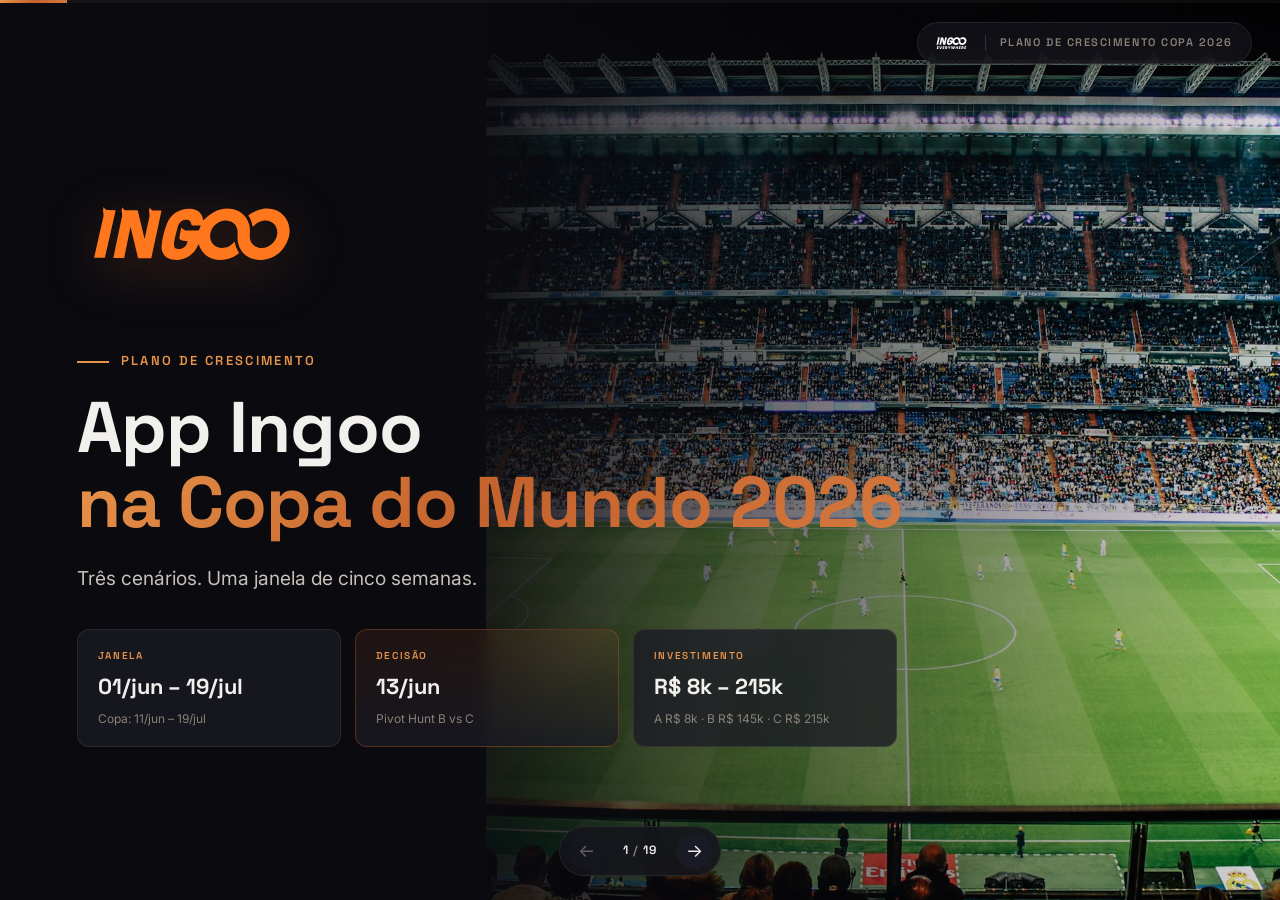
==== index.html @ 2ce521b2 "feat: remover todas as mencoes a adesivos da apresentacao QR fica direto na tela e-ink das maquinas " ====
<!DOCTYPE html>
<html lang="pt-BR">
<head>
  <meta charset="UTF-8">
  <meta name="viewport" content="width=device-width, initial-scale=1.0, maximum-scale=1.0, user-scalable=no">
  <title>INGOO — Plano de Crescimento Copa 2026</title>
  <meta name="description" content="Plano de Crescimento do App Ingoo — Copa do Mundo 2026. Tres cenarios. Uma janela de 5 semanas.">
  <meta name="theme-color" content="#0A0A0F">
  <meta property="og:title" content="INGOO — Plano de Crescimento Copa 2026">
  <meta property="og:description" content="Tres cenarios. Uma janela de 5 semanas.">
  <meta property="og:image" content="brand/logo-ingoo-vector.svg">

  <link rel="preconnect" href="https://fonts.googleapis.com">
  <link rel="preconnect" href="https://fonts.gstatic.com" crossorigin>
  <link href="https://fonts.googleapis.com/css2?family=Inter:wght@300;400;500;600;700;800;900&family=Space+Grotesk:wght@400;500;600;700&display=swap" rel="stylesheet">
  <link rel="stylesheet" href="styles.css">
  <link rel="icon" type="image/svg+xml" href="brand/logo-ingoo.svg">
</head>
<body>

  <!-- Header fixo de marca -->
  <header class="brand-header">
    <img src="brand/logo-ingoo.svg" alt="INGOO" class="brand-header-logo">
    <div class="brand-divider"></div>
    <span class="brand-text">Plano de Crescimento Copa 2026</span>
  </header>

  <!-- Navegacao -->
  <nav class="deck-nav">
    <button id="prevBtn" class="nav-btn" aria-label="Slide anterior">&larr;</button>
    <div class="nav-counter"><span id="curSlide">1</span> / <span id="totSlide">19</span></div>
    <button id="nextBtn" class="nav-btn" aria-label="Proximo slide">&rarr;</button>
  </nav>

  <!-- Indicador de progresso -->
  <div class="progress-bar"><div id="progressFill" class="progress-fill"></div></div>

  <main class="deck">

    <!-- 1. CAPA -->
    <section class="slide slide-cover" data-bg="cover">
      <div class="cover-bg">
        <img src="brand/football/estadio.jpg" alt="" class="cover-bg-img">
        <div class="cover-bg-overlay"></div>
      </div>
      <div class="cover-content">
        <div class="cover-logo-wrap">
          <img src="brand/logo-ingoo-vector.svg" alt="INGOO EVERYWHERE" class="cover-logo">
        </div>
        <div class="eyebrow">Plano de Crescimento</div>
        <h1 class="cover-title">
          App Ingoo<br>
          <span class="gradient-text">na Copa do Mundo 2026</span>
        </h1>
        <p class="cover-lead">Três cenários. Uma janela de cinco semanas.</p>
        <div class="cover-meta">
          <div class="meta-item">
            <span class="meta-label">Janela</span>
            <span class="meta-value">01/jun – 19/jul</span>
            <span class="meta-sub">Copa: 11/jun – 19/jul</span>
          </div>
          <div class="meta-item meta-item-highlight">
            <span class="meta-label">Decisão</span>
            <span class="meta-value">13/jun</span>
            <span class="meta-sub">Pivot Hunt B vs C</span>
          </div>
          <div class="meta-item">
            <span class="meta-label">Investimento</span>
            <span class="meta-value">R$ 8k – 215k</span>
            <span class="meta-sub">A R$ 8k · B R$ 145k · C R$ 215k</span>
          </div>
        </div>
      </div>
    </section>

    <!-- 2. CONTEXTO -->
    <section class="slide" data-bg="ctx">
      <div class="slide-bg">
        <img src="brand/football/bar-tv-jogo.jpg" alt="" class="slide-bg-img bg-right">
        <div class="slide-bg-fade fade-from-left"></div>
      </div>
      <div class="slide-inner">
        <div class="slide-head">
          <span class="kicker">01 — Contexto</span>
          <h2>Por que a Copa <span class="gradient-text">muda o jogo</span></h2>
          <p class="sub">Cinco semanas de tráfego concentrado nos pontos onde a Ingoo já está.</p>
        </div>
        <div class="grid g-4">
          <div class="stat-card">
            <div class="stat-num">3-5×</div>
            <div class="stat-label">Tráfego em bares</div>
            <div class="stat-sub">baseline em dia de Brasil</div>
          </div>
          <div class="stat-card">
            <div class="stat-num">2h30</div>
            <div class="stat-label">Tempo médio no bar</div>
            <div class="stat-sub">vs 1h em dia normal</div>
          </div>
          <div class="stat-card">
            <div class="stat-num">100%</div>
            <div class="stat-label">Bateria crítica</div>
            <div class="stat-sub">filmando, stories, grupo</div>
          </div>
          <div class="stat-card">
            <div class="stat-num"><svg width="32" height="32" viewBox="0 0 24 24" fill="none" stroke="currentColor" stroke-width="2"><path d="M4 12v8a2 2 0 0 0 2 2h12a2 2 0 0 0 2-2v-8M16 6l-4-4-4 4M12 2v13"/></svg></div>
            <div class="stat-label">Compartilhamento</div>
            <div class="stat-sub">stories já acontecem sozinhos</div>
          </div>
        </div>
        <div class="quote-card">
          <div class="quote-tag">PREMISSA CENTRAL</div>
          <p>Cada uma dessas variáveis amplifica o City Hunt. Mas a base de crescimento <strong>não depende</strong> do Hunt sair: QR na tela das máquinas, ASO, parcerias, paid, referral e embaixadores geram aquisição em qualquer cenário.</p>
          <p class="highlight">A Copa é a janela. O Hunt é o turbo.</p>
        </div>
      </div>
    </section>

    <!-- 3. TRES CENARIOS -->
    <section class="slide" data-bg="dark">
      <div class="slide-inner">
        <div class="slide-head">
          <span class="kicker">02 — Caminhos</span>
          <h2>Três cenários. <span class="gradient-text">Escala progressiva.</span></h2>
          <p class="sub">Começa enxuto. Escala quando KPI bater meta. Pivot Hunt em 13/jun.</p>
        </div>
        <div class="grid g-3">
          <div class="scenario scenario-a">
            <div class="pill pill-lean">CENÁRIO A</div>
            <h3>Bootstrap</h3>
            <p class="scenario-sub">Lean — só guerrilha + bartering</p>
            <ul class="scenario-list">
              <li><span>Motor</span><strong>Orgânico + referral + QR na tela</strong></li>
              <li><span>Mídia</span><strong>R$ 5k retargeting + UAC</strong></li>
              <li><span>Downloads</span><strong>25-40k em 90d</strong></li>
              <li><span>CAC</span><strong>~R$ 0,50</strong></li>
              <li><span>Investimento</span><strong class="lean-value">R$ 8k</strong></li>
            </ul>
          </div>
          <div class="scenario scenario-b">
            <div class="pill pill-brand">CENÁRIO B</div>
            <h3>Hunt na Copa</h3>
            <p class="scenario-sub">Tese viral — motor de aquisição</p>
            <ul class="scenario-list">
              <li><span>Motor</span><strong>Viral via Hunt + Charge Success</strong></li>
              <li><span>Mecânicas</span><strong>Baú-do-Jogo, Baú-do-Gol</strong></li>
              <li><span>Downloads</span><strong>150k+ em 90d</strong></li>
              <li><span>CAC</span><strong>~R$ 1,00</strong></li>
              <li><span>Investimento</span><strong>R$ 145k</strong></li>
            </ul>
          </div>
          <div class="scenario scenario-c">
            <div class="pill pill-muted">CENÁRIO C</div>
            <h3>Sem Hunt</h3>
            <p class="scenario-sub">Contingência — paid agressivo</p>
            <ul class="scenario-list">
              <li><span>Motor</span><strong>Mídia paga + referral + Wallet</strong></li>
              <li><span>Mecânicas</span><strong>Cupom-do-Jogo, Aluguel-no-Gol</strong></li>
              <li><span>Downloads</span><strong>80k em 90d</strong></li>
              <li><span>CAC</span><strong>~R$ 2,70</strong></li>
              <li><span>Investimento</span><strong>R$ 215k</strong></li>
            </ul>
          </div>
        </div>
        <p class="footnote"><strong>A roda já</strong> — risco zero. <strong>B</strong> liga se Hunt entregar até 13/jun. <strong>C</strong> só se Hunt atrasar e quiser compensar com paid.</p>
      </div>
    </section>

    <!-- 4. PIVOT -->
    <section class="slide" data-bg="dark">
      <div class="slide-bg">
        <img src="brand/football/torcida-brasil.jpg" alt="" class="slide-bg-img bg-right">
        <div class="slide-bg-fade fade-from-left"></div>
      </div>
      <div class="slide-inner">
        <div class="slide-head">
          <span class="kicker">03 — Pivot point</span>
          <h2>13 de junho. <span class="gradient-text">Três milestones binários.</span></h2>
          <p class="sub">2 atrasados = vai pra Cenário C sem discussão.</p>
        </div>
        <div class="milestones">
          <div class="milestone">
            <div class="milestone-num">01</div>
            <div>
              <h4>Backend Hunt funcional ponta-a-ponta</h4>
              <p>Mapa, scan, abertura, sorteio, cupom emitido — em staging.</p>
            </div>
          </div>
          <div class="milestone">
            <div class="milestone-num">02</div>
            <div>
              <h4>Build mobile em TestFlight</h4>
              <p>iOS e Android com fluxo completo testado pelo time.</p>
            </div>
          </div>
          <div class="milestone">
            <div class="milestone-num">03</div>
            <div>
              <h4>Painel comerciante validando 1 baú</h4>
              <p>Garçom escaneia QR do usuário e marca como usado, em ambiente real.</p>
            </div>
          </div>
        </div>
        <p class="footnote">Apostar num MVP mal feito durante a Copa destrói mais valor do que entregar tarde.</p>
      </div>
    </section>

    <!-- 5. BASE COMUM 1/2 -->
    <section class="slide" data-bg="dark">
      <div class="slide-inner">
        <div class="slide-head">
          <span class="kicker">04 — Base comum <span class="page-tag">1/2</span></span>
          <h2>Começa <span class="gradient-text">agora.</span></h2>
          <p class="sub">ROI positivo independente do Hunt. Rola nos dois cenários.</p>
        </div>
        <div class="grid g-2">
          <div class="action-card">
            <div class="action-num">A1</div>
            <div>
              <h4>QR dinâmico na tela das máquinas</h4>
              <p>Display e-ink mostra QR + mensagem rotativa. Custo zero. Atualiza em real-time: dia de Brasil = "Cerveja grátis no app". Dia comum = outra oferta.</p>
            </div>
          </div>
          <div class="action-card">
            <div class="action-num">A2</div>
            <div>
              <h4>Lock screen do power bank</h4>
              <p>Banner rotativo "Jogo do Brasil hoje — Ingoo no bar mais próximo".</p>
            </div>
          </div>
          <div class="action-card">
            <div class="action-num">A3</div>
            <div>
              <h4>ASO + creatives Copa</h4>
              <p>Título: "Ingoo — Power Bank pra Copa". Screenshots: bar com TV. Vídeo de 15s pra stores.</p>
            </div>
          </div>
          <div class="action-card">
            <div class="action-num">A4</div>
            <div>
              <h4>Parcerias-âncora</h4>
              <p>Brahma (cupom de chopp), TIM (dados patrocinados), GL Events (Fan Zones).</p>
            </div>
          </div>
        </div>
      </div>
    </section>

    <!-- 6. BASE COMUM 2/2 -->
    <section class="slide" data-bg="dark">
      <div class="slide-inner">
        <div class="slide-head">
          <span class="kicker">04 — Base comum <span class="page-tag">2/2</span></span>
          <h2>Mídia, conteúdo, <span class="gradient-text">referral, operação.</span></h2>
        </div>
        <div class="grid g-3">
          <div class="action-card-sm">
            <h4>Mídia paga</h4>
            <p>Meta + Google UAC + TikTok com geo-targeting. Jun-Jul: <strong>R$ 90k (A)</strong> / R$ 150k (B).</p>
          </div>
          <div class="action-card-sm">
            <h4>15 creators locais</h4>
            <p>5 por cidade. Conteúdo nativo: bar, jogo, Ingoo, comemoração. <strong>R$ 30k</strong> total.</p>
          </div>
          <div class="action-card-sm">
            <h4>Indique e Ganhe 2×</h4>
            <p>Indique = aluguel grátis 60min. Indicado = 30min. <strong>CAC marginal R$ 3-5.</strong></p>
          </div>
          <div class="action-card-sm">
            <h4>Embaixadores presenciais</h4>
            <p>10 bares-âncora × dias de Brasil × R$ 200. Converte na hora.</p>
          </div>
          <div class="action-card-sm">
            <h4>Operação 2× na frota</h4>
            <p>Reposição dobrada nos top 30 bares em dias de Brasil.</p>
          </div>
          <div class="action-card-sm">
            <h4>Conteúdo orgânico</h4>
            <p>@ingooapp: 1 post/dia Instagram + TikTok durante toda a Copa.</p>
          </div>
        </div>
      </div>
    </section>

    <!-- 7. CENARIO A — LEAN / BOOTSTRAP -->
    <section class="slide" data-bg="dark">
      <div class="slide-inner">
        <div class="slide-head">
          <span class="kicker">05 — Cenário A</span>
          <h2>Lean mode: <span class="gradient-text">R$ 8k.</span></h2>
          <p class="sub">Se o orçamento estiver travado. Só guerrilha + bartering + ferramentas grátis.</p>
        </div>
        <div class="grid g-2 g-asym">
          <div class="scenario scenario-a">
            <div class="pill pill-lean">CENÁRIO A — BOOTSTRAP</div>
            <p class="thesis">
              <strong>Tese:</strong> crescer só com o que já tem.<br><br>
              Sem mídia paga pesada. Sem creators pagos. Sem embaixadores assalariados.<br><br>
              Tudo que custa caro vira <strong>bartering</strong>: cupom Ingoo em troca de exposição do creator, chopp do parceiro em troca de tráfego.<br><br>
              <em>Crescimento incremental, não transformacional.</em> Mas zero risco financeiro.
            </p>
          </div>
          <div class="lean-grid">
            <div class="lean-row">
              <span class="lean-cat">Mídia paga</span>
              <strong class="lean-val">R$ 5k</strong>
              <span class="lean-note">Retargeting Meta de visitantes do site + UAC só de high-intent</span>
            </div>
            <div class="lean-row">
              <span class="lean-cat">Creators</span>
              <strong class="lean-val">R$ 0</strong>
              <span class="lean-note">3-5 micro-influencers em bartering (cupom grátis + amigos)</span>
            </div>
            <div class="lean-row">
              <span class="lean-cat">Embaixadores</span>
              <strong class="lean-val">R$ 2k</strong>
              <span class="lean-note">Só 2 nos jogos do Brasil, R$ 200/dia × 5 jogos</span>
            </div>
            <div class="lean-row">
              <span class="lean-cat">QR na tela</span>
              <strong class="lean-val">R$ 0</strong>
              <span class="lean-note">QR direto no display e-ink das máquinas — atualiza em real-time</span>
            </div>
            <div class="lean-row">
              <span class="lean-cat">Cupons / prêmios</span>
              <strong class="lean-val">R$ 0</strong>
              <span class="lean-note">Tudo bartering: Brahma, OXXO, Abrasel, bares parceiros</span>
            </div>
            <div class="lean-row">
              <span class="lean-cat">Push / geofence</span>
              <strong class="lean-val">R$ 0</strong>
              <span class="lean-note">Firebase free tier (até 1MM notificações/mês)</span>
            </div>
            <div class="lean-row">
              <span class="lean-cat">Dev Wallet+Cupom</span>
              <strong class="lean-val">absorvido</strong>
              <span class="lean-note">~5 dias dev F3X já alocado</span>
            </div>
            <div class="lean-row">
              <span class="lean-cat">Imprevistos (10%)</span>
              <strong class="lean-val">R$ 1k</strong>
              <span class="lean-note">Buffer mínimo</span>
            </div>
            <div class="lean-row lean-total">
              <span class="lean-cat">TOTAL</span>
              <strong class="lean-val lean-val-total">R$ 8k</strong>
              <span class="lean-note">vs R$ 145k (B) ou R$ 215k (C) — sem impressao</span>
            </div>
          </div>
        </div>
        <div class="lean-kpis">
          <div class="lean-kpi"><strong>25-40k</strong><span>novos downloads (90d)</span></div>
          <div class="lean-kpi"><strong>110k</strong><span>MAU em 90 dias</span></div>
          <div class="lean-kpi"><strong>15%</strong><span>DAU / MAU</span></div>
          <div class="lean-kpi"><strong>0,10</strong><span>K-factor (limitado)</span></div>
          <div class="lean-kpi"><strong>~R$ 0,50</strong><span>CAC blended (quase tudo orgânico)</span></div>
          <div class="lean-kpi"><strong>+2pp</strong><span>locação paga</span></div>
        </div>
      </div>
    </section>

    <!-- 8. CENARIO B — HUNT -->
    <section class="slide" data-bg="dark">
      <div class="slide-bg">
        <img src="brand/football/bola-rede.jpg" alt="" class="slide-bg-img bg-right">
        <div class="slide-bg-fade fade-from-left"></div>
      </div>
      <div class="slide-inner narrow">
        <div class="slide-head">
          <span class="kicker">06 — Cenário B</span>
          <h2>Com Hunt: <span class="gradient-text">o motor viral.</span></h2>
          <p class="sub">Charge Success vira cold-start de 60% dos novos usuários.</p>
        </div>
        <div class="grid g-2 g-asym">
          <div class="scenario scenario-b">
            <div class="pill pill-brand">TESE</div>
            <p class="thesis">
              Hunt vira o <strong>motor principal</strong> de aquisição e viralização.<br><br>
              Convite "me ajude a abrir esse baú" — <strong>K-factor &gt; 0,5</strong>.<br><br>
              Push de gol = reabertura em tempo real. <strong>DAU 5× em dia de Brasil.</strong>
            </p>
          </div>
          <div class="mech-list">
            <div class="mech-list-title">MECÂNICAS EXCLUSIVAS</div>
            <div class="mech"><strong>Baú-do-Jogo</strong><span>Destrava 15min antes do apito, fecha no 2T.</span></div>
            <div class="mech"><strong>Baú-do-Gol</strong><span>Cada gol = push em massa, baú válido 30min nos bares próximos.</span></div>
            <div class="mech"><strong>Pool de palpites</strong><span>Antes do jogo, usuário escolhe placar. Acertou = sorteio.</span></div>
            <div class="mech"><strong>Bar Ranking</strong><span>Bares com mais baús abertos. Top 3 = troféu + post.</span></div>
            <div class="mech"><strong>Final Hunt</strong><span>19/jul: iPhone, Apple Watch, ingresso amistoso.</span></div>
          </div>
        </div>
      </div>
    </section>

    <!-- 9. CENARIO B — KPIs -->
    <section class="slide" data-bg="dark">
      <div class="slide-inner">
        <div class="slide-head">
          <span class="kicker">06 — Cenário B — KPIs</span>
          <h2>Meta 90 dias. <span class="gradient-text">R$ 145k.</span></h2>
        </div>
        <div class="grid g-3 kpi-grid">
          <div class="kpi kpi-b"><div class="kpi-num">150k+</div><div class="kpi-label">Novos downloads</div><div class="kpi-sub">vs ~30k/mês baseline</div></div>
          <div class="kpi kpi-b"><div class="kpi-num">300k</div><div class="kpi-label">MAU</div><div class="kpi-sub">vs ~80k hoje</div></div>
          <div class="kpi kpi-b"><div class="kpi-num">25%</div><div class="kpi-label">DAU / MAU</div><div class="kpi-sub">vs ~12% hoje</div></div>
          <div class="kpi kpi-b"><div class="kpi-num">0,5</div><div class="kpi-label">K-factor</div><div class="kpi-sub">vs ~0,05 baseline</div></div>
          <div class="kpi kpi-b"><div class="kpi-num">R$ 1,00</div><div class="kpi-label">CAC blended</div><div class="kpi-sub">queda de 50%+</div></div>
          <div class="kpi kpi-b"><div class="kpi-num">+10pp</div><div class="kpi-label">Locação paga</div><div class="kpi-sub">% MAU que aluga</div></div>
        </div>
        <div class="invest-bar invest-b">
          <div class="invest-title">INVESTIMENTO A: R$ 145k</div>
          <div class="invest-detail">Mídia paga R$ 90k &nbsp;·&nbsp; Creators R$ 30k &nbsp;·&nbsp; Embaixadores R$ 10k &nbsp;·&nbsp; Material físico R$ 15k<br><span class="dim">Brahma e marcas: R$ 0 cash (prêmios fornecidos). Dev: já alocado.</span></div>
        </div>
      </div>
    </section>

    <!-- 10. CENARIO C — SEM HUNT -->
    <section class="slide" data-bg="dark">
      <div class="slide-bg">
        <img src="brand/vending-machine.png" alt="" class="slide-bg-img bg-right bg-machine">
      </div>
      <div class="slide-inner narrow">
        <div class="slide-head">
          <span class="kicker">07 — Cenário C</span>
          <h2>Sem Hunt: <span class="gradient-text">aquisição clássica.</span></h2>
          <p class="sub">App segue como ferramenta de aluguel. Crescimento por mídia paga, referral e Wallet simples.</p>
        </div>
        <div class="grid g-2 g-asym">
          <div class="scenario scenario-c">
            <div class="pill pill-muted">TESE</div>
            <p class="thesis">
              Sem Hunt, foco em transformar a Copa em <strong>boost de aquisição clássico</strong>.<br><br>
              1. Convencer gente a baixar antes de precisar.<br><br>
              2. Maximizar referral entre amigos no mesmo bar.<br><br>
              3. Antecipar "Wallet de cupons" (~5 dias dev) como diferenciação.
            </p>
          </div>
          <div class="mech-list">
            <div class="mech-list-title">MECÂNICAS ALTERNATIVAS</div>
            <div class="mech"><strong>Cupom-do-Jogo</strong><span>Cada aluguel em dia de Brasil = cupom aleatório na Wallet.</span></div>
            <div class="mech"><strong>Aluguel-no-Gol</strong><span>Cada gol = aluguel grátis nos top 30 bares por 15min.</span></div>
            <div class="mech"><strong>Pool de palpites simples</strong><span>Acertou placar = cupom Ingoo.</span></div>
            <div class="mech"><strong>Bar do Mês</strong><span>Ranking de aluguéis. Top 3 = post + premiação.</span></div>
            <div class="mech"><strong>Referral 2× reforçado</strong><span>Indique 2 amigos = 1 dia inteiro grátis.</span></div>
          </div>
        </div>
      </div>
    </section>

    <!-- 11. CENARIO C — KPIs -->
    <section class="slide" data-bg="dark">
      <div class="slide-inner">
        <div class="slide-head">
          <span class="kicker">07 — Cenário C — KPIs</span>
          <h2>Meta 90 dias. <span class="text-muted">R$ 215k.</span></h2>
        </div>
        <div class="grid g-3 kpi-grid">
          <div class="kpi kpi-c"><div class="kpi-num">80k</div><div class="kpi-label">Novos downloads</div><div class="kpi-sub">vs 25-40k no A · vs 150k no B</div></div>
          <div class="kpi kpi-c"><div class="kpi-num">150k</div><div class="kpi-label">MAU</div><div class="kpi-sub">vs 110k no A · vs 300k no B</div></div>
          <div class="kpi kpi-c"><div class="kpi-num">18%</div><div class="kpi-label">DAU / MAU</div><div class="kpi-sub">vs 15% no A · vs 25% no B</div></div>
          <div class="kpi kpi-c"><div class="kpi-num">0,15</div><div class="kpi-label">K-factor</div><div class="kpi-sub">vs 0,1 no A · vs 0,5 no B</div></div>
          <div class="kpi kpi-c"><div class="kpi-num">R$ 2,70</div><div class="kpi-label">CAC blended</div><div class="kpi-sub">vs R$ 0,50 no A · vs R$ 1,00 no B</div></div>
          <div class="kpi kpi-c"><div class="kpi-num">+4pp</div><div class="kpi-label">Locação paga</div><div class="kpi-sub">vs +2pp no A · vs +10pp no B</div></div>
        </div>
        <div class="invest-bar invest-c">
          <div class="invest-title">INVESTIMENTO B: R$ 215k <small>(+R$ 70k vs B)</small></div>
          <div class="invest-detail">Mídia paga R$ 150k &nbsp;·&nbsp; Creators R$ 30k &nbsp;·&nbsp; Embaixadores R$ 20k &nbsp;·&nbsp; Material R$ 15k<br><span class="dim">Dev Wallet+Cupom: ~5 dias absorvido. Brahma e marcas: R$ 0 cash.</span></div>
        </div>
      </div>
    </section>

    <!-- 12. COMPARATIVO -->
    <section class="slide" data-bg="dark">
      <div class="slide-inner">
        <div class="slide-head">
          <span class="kicker">08 — Comparativo</span>
          <h2>A entrega <span class="gradient-text">2× mais</span>, custando menos.</h2>
        </div>
        <div class="compare-wrap">
          <table class="compare compare-3">
            <thead>
              <tr><th>Variável</th><th class="th-lean">Cenário A · Lean</th><th class="th-a">Cenário B · Hunt</th><th class="th-b">Cenário C · Premium</th></tr>
            </thead>
            <tbody>
              <tr><td>Investimento total</td><td class="td-lean">R$ 8k</td><td class="td-a">R$ 145k</td><td>R$ 215k</td></tr>
              <tr><td>Downloads novos (90d)</td><td class="td-lean">25-40k</td><td class="td-a">150k+</td><td>80k</td></tr>
              <tr><td>MAU (90d)</td><td class="td-lean">110k</td><td class="td-a">300k</td><td>150k</td></tr>
              <tr><td>CAC blended</td><td class="td-lean">~R$ 0,50</td><td class="td-a">R$ 1,00</td><td>R$ 2,70</td></tr>
              <tr><td>K-factor</td><td class="td-lean">0,10</td><td class="td-a">0,50</td><td>0,15</td></tr>
              <tr><td>Risco financeiro</td><td class="td-lean">Zero</td><td class="td-a">Baixo</td><td>Alto</td></tr>
              <tr><td>Depende de Hunt sair?</td><td class="td-lean">Não</td><td class="td-a">Sim</td><td>Não</td></tr>
              <tr><td>Marca pós-Copa</td><td class="td-lean">Incremental</td><td class="td-a">Plataforma de cidade</td><td>Power bank com cupom</td></tr>
            </tbody>
          </table>
        </div>
        <p class="footnote"><strong>A roda sempre</strong>, com ou sem orçamento. <strong>B</strong> é onde se transforma. <strong>C</strong> só vale se Hunt atrasar e quiser compensar com paid pesado.</p>
      </div>
    </section>

    <!-- 13. RECOMENDACAO -->
    <section class="slide" data-bg="dark">
      <div class="slide-inner">
        <div class="slide-head">
          <span class="kicker">09 — Recomendação</span>
          <h2>Roda A. <span class="gradient-text">Escala pra B se Hunt sair.</span></h2>
          <p class="sub">C só se Hunt atrasar e tiver orçamento pra compensar com paid.</p>
        </div>
        <div class="recs">
          <div class="rec"><div class="rec-num">01</div><div><h4>Cenário A (R$ 8k) começa hoje — sem depender de nada</h4><p>QR na tela das máquinas, ASO, referral 2×, bartering Brahma, push Firebase. Risco zero, ROI positivo independente.</p></div></div>
          <div class="rec"><div class="rec-num">02</div><div><h4>Pivot point Hunt = 13/jun</h4><p>Se 3 milestones do Hunt baterem → liga Cenário B em cima do A. Se atrasar 2+ → decisão entre ficar em A ou subir pra C.</p></div></div>
          <div class="rec"><div class="rec-num">03</div><div><h4>Dev Wallet+Cupom em paralelo</h4><p>~5 dias dev F3X já alocado. Vira feature útil pós-Copa em qualquer cenário.</p></div></div>
          <div class="rec"><div class="rec-num">04</div><div><h4>Comerciantes-âncora servem aos 3 cenários</h4><p>Negociar 30 bares agora. QR na tela das máquinas + bartering de prêmios. Nunca é desperdício.</p></div></div>
          <div class="rec"><div class="rec-num">05</div><div><h4>Mede semanalmente — pode escalar antes do pivot</h4><p>Se KPI do A bater meta cedo (CAC < R$ 0,50 + DAU/MAU > 18%), libera orçamento pra mídia paga e antecipa parte de B.</p></div></div>
        </div>
      </div>
    </section>

    <!-- 14. CRONOGRAMA -->
    <section class="slide" data-bg="dark">
      <div class="slide-inner">
        <div class="slide-head">
          <span class="kicker">10 — Cronograma</span>
          <h2>Trilha A e B <span class="gradient-text">em paralelo</span> até o pivot.</h2>
        </div>
        <div class="timeline">
          <div class="t-row"><div class="t-date">01-07/jun</div><div class="t-pill t-base">Base</div><div class="t-desc">QR na tela das máquinas, ASO, contato Brahma, recrutar creators, Meta Ads, ativar referral 2×.</div></div>
          <div class="t-row"><div class="t-date">08-14/jun</div><div class="t-pill t-base">Base + Dev</div><div class="t-desc">Embaixadores, conteúdo daily. Dev Hunt + TestFlight. Wallet simples em paralelo.</div></div>
          <div class="t-row t-pivot"><div class="t-date">13/jun</div><div class="t-pill t-red">PIVOT</div><div class="t-desc">Decisão A vs B baseada em 3 milestones.</div></div>
          <div class="t-row"><div class="t-date">15-21/jun</div><div class="t-pill t-base">Soft launch</div><div class="t-desc">A: Hunt em 3 bares. B: Wallet em 10 bares.</div></div>
          <div class="t-row"><div class="t-date">22-28/jun</div><div class="t-pill t-base">Launch público</div><div class="t-desc">A: Hunt em 30 bares-âncora. B: Wallet em 30 bares.</div></div>
          <div class="t-row"><div class="t-date">29/jun-19/jul</div><div class="t-pill t-base">Copa</div><div class="t-desc">A: Baú-do-Jogo, Final Hunt. B: Cupom-do-Jogo, Aluguel-no-Gol.</div></div>
          <div class="t-row"><div class="t-date">20/jul-31/ago</div><div class="t-pill t-base">Pós-Copa</div><div class="t-desc">Retenção. Hunt vira recorrência semanal (A) ou entra em prod (B).</div></div>
        </div>
      </div>
    </section>

    <!-- 15. OWNERS -->
    <section class="slide" data-bg="dark">
      <div class="slide-inner">
        <div class="slide-head">
          <span class="kicker">11 — Owners</span>
          <h2>Cada frente <span class="gradient-text">tem dono.</span></h2>
          <p class="sub">Sem dono, não acontece.</p>
        </div>
        <div class="grid g-2 owners-grid">
          <div class="owner-card owner-card-key"><span>DECISÃO A VS B</span><strong>Diogo Archanjo</strong><small>CEO</small></div>
          <div class="owner-card"><span>OPERAÇÃO BARES + EMBAIXADORES</span><strong>Ana Carolina</strong><small>Gerente Geral</small></div>
          <div class="owner-card"><span>DEV HUNT + WALLET</span><strong>Time F3X dev</strong></div>
          <div class="owner-card"><span>PARCERIAS (BRAHMA, TIM, GL)</span><strong>Diogo + Ana</strong></div>
          <div class="owner-card"><span>MÍDIA PAGA</span><strong>F3X marketing</strong></div>
          <div class="owner-card"><span>CONTEÚDO + CREATORS</span><strong>F3X marketing</strong></div>
          <div class="owner-card"><span>FINANCEIRO (R$ 145-215K)</span><strong>Rafaela Neris</strong></div>
          <div class="owner-card"><span>DASHBOARD DE OPERAÇÃO COPA</span><strong>F3X dev</strong></div>
        </div>
      </div>
    </section>

    <!-- 16. RISCOS -->
    <section class="slide" data-bg="dark">
      <div class="slide-inner">
        <div class="slide-head">
          <span class="kicker">12 — Riscos</span>
          <h2>Cada um com <span class="gradient-text">mitigação definida.</span></h2>
        </div>
        <div class="risks">
          <div class="risk"><div class="risk-dot"></div><div><h4>Brasil eliminado na fase de grupos</h4><p><em>Mitigação:</em> plano focado em outros times grandes. Bar continua cheio.</p></div></div>
          <div class="risk"><div class="risk-dot"></div><div><h4>Sobrecarga das máquinas em dia de Brasil</h4><p><em>Mitigação:</em> operação dobrada + monitoramento real-time. Redistribuição em 30min.</p></div></div>
          <div class="risk"><div class="risk-dot"></div><div><h4>Crise pública com bug no Hunt (A)</h4><p><em>Mitigação:</em> painel de killswitch para desativar baú remotamente.</p></div></div>
          <div class="risk"><div class="risk-dot"></div><div><h4>Brahma não fecha</h4><p><em>Mitigação:</em> TIM, Vivo, Praya, Heineken. Diversificar contato.</p></div></div>
          <div class="risk"><div class="risk-dot"></div><div><h4>Atraso Apple Store (A)</h4><p><em>Mitigação:</em> PWA fallback ou liberar Android no D1, iOS no D3-5.</p></div></div>
        </div>
      </div>
    </section>

    <!-- 17. PROXIMAS 72H -->
    <section class="slide" data-bg="dark">
      <div class="slide-inner">
        <div class="slide-head">
          <span class="kicker">13 — Ações 72h</span>
          <h2>Sem isso, <span class="gradient-text">o cronograma não fecha.</span></h2>
        </div>
        <div class="actions">
          <div class="action"><span class="check"></span><div class="action-who">DIOGO</div><div class="action-what">Contato direto com Brahma marketing</div></div>
          <div class="action"><span class="check"></span><div class="action-who">ANA</div><div class="action-what">Lista dos 30 bares-âncora RJ com QR na tela das máquinas ativado</div></div>
          <div class="action"><span class="check"></span><div class="action-who">DEV</div><div class="action-what">Reunião para cravar escopo dual (Hunt + Wallet fallback)</div></div>
          <div class="action"><span class="check"></span><div class="action-who">F3X MKT</div><div class="action-what">Brief Meta Ads + Google UAC + TikTok pré-Copa</div></div>
          <div class="action"><span class="check"></span><div class="action-who">F3X MKT</div><div class="action-what">Shortlist 15 creators (RJ/SP/BH) + abordagem</div></div>
          <div class="action"><span class="check"></span><div class="action-who">F3X MKT</div><div class="action-what">Configurar QR dinâmico na tela das máquinas (template + rotação)</div></div>
          <div class="action"><span class="check"></span><div class="action-who">RAFAELA</div><div class="action-what">Aprovar reserva orçamentária de R$ 145-215k</div></div>
        </div>
      </div>
    </section>

    <!-- 18. EVENTOS DE JUNHO -->
    <section class="slide" data-bg="dark">
      <div class="slide-bg">
        <img src="brand/football/estadio-noite.jpg" alt="" class="slide-bg-img bg-right">
        <div class="slide-bg-fade fade-from-left"></div>
      </div>
      <div class="slide-inner">
        <div class="slide-head">
          <span class="kicker">14 — Junho ao vivo</span>
          <h2>2 eventos, <span class="gradient-text">milhares de pessoas.</span></h2>
          <p class="sub">Como converter visitante do site em <strong>download do app</strong> — sem perder ninguém.</p>
        </div>

        <div class="events-grid">
          <div class="event-card event-card-a">
            <div class="ev-tag">EVENTO 1</div>
            <h3>Village Superbet</h3>
            <div class="ev-meta">
              <span><strong>Local:</strong> Jockey Club RJ</span>
              <span><strong>Público:</strong> apostas, lifestyle, jovem-adulto AB</span>
            </div>
          </div>
          <div class="event-card event-card-a">
            <div class="ev-tag">EVENTO 2</div>
            <h3>Caminho Niemeyer</h3>
            <div class="ev-meta">
              <span><strong>Local:</strong> Niterói</span>
              <span><strong>Público:</strong> cultura, família, gastronomia</span>
            </div>
          </div>
        </div>

        <div class="tactics-grid">
          <div class="tactic">
            <span class="t-num">01</span>
            <span class="t-title">QR direto pro app — sem fallback web</span>
            <span class="t-desc">Display e-ink das máquinas no evento + totem no estande. Deep link via Branch.io/Adjust. Quem não tem app vai direto pra store.</span>
          </div>
          <div class="tactic">
            <span class="t-num">02</span>
            <span class="t-title">Wi-Fi grátis "Ingoo App"</span>
            <span class="t-desc">Liberação só após download confirmado. SSID com nome explícito. Captive portal valida via deep link.</span>
          </div>
          <div class="tactic">
            <span class="t-num">03</span>
            <span class="t-title">Cupom exclusivo no app</span>
            <span class="t-desc">"Brinde Village Superbet" / "Selo Niemeyer" só aparece na Wallet do app — site não mostra.</span>
          </div>
          <div class="tactic">
            <span class="t-num">04</span>
            <span class="t-title">Hostess paga 1 chopp na hora</span>
            <span class="t-desc">Equipe física no estande: você baixa o app na frente dela, ela autoriza brinde com QR de validação.</span>
          </div>
          <div class="tactic">
            <span class="t-num">05</span>
            <span class="t-title">Sorteio físico só com app</span>
            <span class="t-desc">Premio aspiracional (iPhone, Apple Watch, vale Superbet R$ 500). Entrada requer perfil completo no app + 1 aluguel.</span>
          </div>
          <div class="tactic">
            <span class="t-num">06</span>
            <span class="t-title">Geofence push</span>
            <span class="t-desc">Quem já tem app instalado e entra no Jockey/Niemeyer recebe push: "Bem-vindo. Há um cupom esperando." Reabertura imediata.</span>
          </div>
          <div class="tactic">
            <span class="t-num">07</span>
            <span class="t-title">Smart banner no site</span>
            <span class="t-desc">Site mobile detecta geolocalização do evento e troca CTA "Alugar" por "Baixe o app — cupom exclusivo dentro".</span>
          </div>
          <div class="tactic">
            <span class="t-num">08</span>
            <span class="t-title">Stamps de evento</span>
            <span class="t-desc">App ganha selo "Village Superbet 2026" + "Niemeyer 2026". 2 selos = prêmio. Vira coleção sazonal (Copa, Carnaval...).</span>
          </div>
          <div class="tactic">
            <span class="t-num">09</span>
            <span class="t-title">Influencers do evento</span>
            <span class="t-desc">Creators presentes postam stories com QR direto do app. Cada story = link rastreado por UTM + Branch.</span>
          </div>
        </div>
      </div>
    </section>

    <!-- 19. FECHAMENTO -->
    <section class="slide slide-closing">
      <div class="closing-bg">
        <img src="brand/football/estadio.jpg" alt="" class="closing-bg-img">
        <div class="closing-bg-overlay"></div>
      </div>
      <div class="closing-content">
        <img src="brand/logo-ingoo-vector.svg" alt="INGOO EVERYWHERE" class="closing-logo">
        <h1 class="closing-h1">
          A Copa é a janela.<br>
          <span class="gradient-text">O Hunt é o turbo.</span>
        </h1>
        <p class="closing-sub">A execução é o que separa A de B.</p>
        <div class="closing-cta">
          <div class="cta-label">PRÓXIMO PASSO</div>
          <div class="cta-line">Alinhamento Diogo + Ana + Rafaela + dev esta semana.</div>
          <div class="cta-line cta-highlight">Decisão A vs B em 13/jun.</div>
        </div>
      </div>
    </section>

  </main>

  <script>
    (function() {
      const slides = document.querySelectorAll('.slide');
      const total = slides.length;
      const totEl = document.getElementById('totSlide');
      const curEl = document.getElementById('curSlide');
      const fillEl = document.getElementById('progressFill');
      const prevBtn = document.getElementById('prevBtn');
      const nextBtn = document.getElementById('nextBtn');
      const deck = document.querySelector('.deck');
      let current = 0;

      totEl.textContent = total;
      // ajusta total no botao mesmo se HTML inicial estava com 17
      document.getElementById('totSlide').textContent = total;

      function goTo(idx) {
        idx = Math.max(0, Math.min(total - 1, idx));
        current = idx;
        slides[idx].scrollIntoView({ behavior: 'smooth', block: 'start' });
        update();
      }
      function update() {
        curEl.textContent = (current + 1);
        fillEl.style.width = (((current + 1) / total) * 100) + '%';
        prevBtn.disabled = (current === 0);
        nextBtn.disabled = (current === total - 1);
        // hash sync
        const hash = '#/' + (current + 1);
        if (location.hash !== hash) history.replaceState(null, '', hash);
      }

      prevBtn.addEventListener('click', () => goTo(current - 1));
      nextBtn.addEventListener('click', () => goTo(current + 1));

      // keyboard
      window.addEventListener('keydown', (e) => {
        if (e.key === 'ArrowRight' || e.key === 'PageDown' || e.key === ' ') { e.preventDefault(); goTo(current + 1); }
        else if (e.key === 'ArrowLeft' || e.key === 'PageUp') { e.preventDefault(); goTo(current - 1); }
        else if (e.key === 'Home') { goTo(0); }
        else if (e.key === 'End') { goTo(total - 1); }
        else if (e.key === 'f' || e.key === 'F') {
          if (!document.fullscreenElement) document.documentElement.requestFullscreen();
          else document.exitFullscreen();
        }
      });

      // observe which slide is in view (scroll)
      const io = new IntersectionObserver((entries) => {
        entries.forEach(e => {
          if (e.isIntersecting && e.intersectionRatio > 0.5) {
            const idx = Array.from(slides).indexOf(e.target);
            if (idx !== current) { current = idx; update(); }
          }
        });
      }, { threshold: [0.5, 0.6, 0.7] });
      slides.forEach(s => io.observe(s));

      // hash initial
      const m = location.hash.match(/^#\/(\d+)$/);
      if (m) goTo(parseInt(m[1], 10) - 1);
      else update();
    })();
  </script>
</body>
</html>
---- styles.css ----
/* ============================================
   INGOO — Plano de Crescimento Copa 2026
   Layout custom (sem reveal.js). Identidade visual
   replicada do ingoo-site (institucional oficial).
   ============================================ */

:root {
  --primary:        #C4622D;
  --primary-light:  #E8944A;
  --primary-dark:   #A04E20;
  --primary-glow:   rgba(196, 98, 45, 0.3);
  --primary-soft:   rgba(196, 98, 45, 0.15);
  --accent:         #FFC857;

  --bg-dark:        #0A0A0F;
  --bg-section:     #111118;
  --bg-card:        #1A1A24;
  --bg-card-2:      #14141C;
  --bg-card-hover:  #222230;
  --bg-elevated:    #1F1F2A;

  --text:           #F2F0EC;
  --text-soft:      #C5C0B8;
  --text-muted:     #8A8278;
  --text-dim:       #5C5650;
  --white:          #FFFFFF;

  --border:         rgba(255, 255, 255, 0.08);
  --border-strong:  rgba(255, 255, 255, 0.14);
  --border-brand:   rgba(196, 98, 45, 0.35);

  --gradient-brand: linear-gradient(135deg, #E8944A, #C4622D, #D4793F);
  --gradient-text:  linear-gradient(135deg, #E8944A, #C4622D, #D4793F);

  --red:            #E5594C;

  --radius-sm: 8px;
  --radius:    12px;
  --radius-lg: 20px;
  --radius-xl: 28px;
  --radius-pill: 999px;

  --shadow-card: 0 4px 24px rgba(0, 0, 0, 0.3);
  --shadow-lg:   0 8px 48px rgba(0, 0, 0, 0.4);
  --shadow-brand: 0 12px 40px rgba(196, 98, 45, 0.25);

  --transition: 0.3s cubic-bezier(0.4, 0, 0.2, 1);

  --font:         'Inter', -apple-system, BlinkMacSystemFont, 'Segoe UI', sans-serif;
  --font-display: 'Space Grotesk', var(--font);
}

*, *::before, *::after { box-sizing: border-box; margin: 0; padding: 0; }

html, body {
  width: 100%;
  height: 100%;
  background: var(--bg-dark);
  color: var(--text);
  font-family: var(--font);
  font-weight: 400;
  line-height: 1.6;
  -webkit-font-smoothing: antialiased;
  -moz-osx-font-smoothing: grayscale;
  overflow-x: hidden;
}

img { max-width: 100%; display: block; }
a { color: inherit; text-decoration: none; }
ul, ol { list-style: none; }
button { font: inherit; cursor: pointer; border: 0; background: transparent; color: inherit; }

/* ============================================
   BRAND HEADER (fixo top-right)
   ============================================ */
.brand-header {
  position: fixed;
  top: 22px;
  right: 28px;
  z-index: 50;
  display: flex;
  align-items: center;
  gap: 14px;
  background: rgba(20, 20, 28, 0.7);
  backdrop-filter: blur(14px);
  -webkit-backdrop-filter: blur(14px);
  border: 1px solid var(--border);
  border-radius: var(--radius-pill);
  padding: 9px 18px 9px 14px;
  pointer-events: none;
}
.brand-header-logo {
  height: 22px;
  width: auto;
}
.brand-divider {
  width: 1px;
  height: 16px;
  background: var(--border-strong);
}
.brand-text {
  font-family: var(--font-display);
  font-weight: 600;
  font-size: 11px;
  letter-spacing: 0.14em;
  color: var(--text-muted);
  text-transform: uppercase;
}

/* ============================================
   NAVIGATION (bottom-center)
   ============================================ */
.deck-nav {
  position: fixed;
  bottom: 24px;
  left: 50%;
  transform: translateX(-50%);
  z-index: 50;
  display: flex;
  align-items: center;
  gap: 6px;
  background: rgba(20, 20, 28, 0.85);
  backdrop-filter: blur(14px);
  -webkit-backdrop-filter: blur(14px);
  border: 1px solid var(--border);
  border-radius: var(--radius-pill);
  padding: 6px 8px;
}
.nav-btn {
  width: 36px;
  height: 36px;
  border-radius: 50%;
  background: var(--bg-card);
  color: var(--text);
  font-size: 18px;
  display: flex;
  align-items: center;
  justify-content: center;
  transition: var(--transition);
}
.nav-btn:hover:not(:disabled) {
  background: var(--primary);
  color: var(--white);
}
.nav-btn:disabled {
  opacity: 0.35;
  cursor: not-allowed;
}
.nav-counter {
  font-family: var(--font-display);
  font-weight: 600;
  font-size: 12px;
  color: var(--text-muted);
  letter-spacing: 0.08em;
  padding: 0 12px;
  min-width: 60px;
  text-align: center;
}
.nav-counter span { color: var(--text); }

.progress-bar {
  position: fixed;
  top: 0; left: 0;
  width: 100%;
  height: 3px;
  background: rgba(255, 255, 255, 0.04);
  z-index: 60;
}
.progress-fill {
  height: 100%;
  background: var(--gradient-brand);
  width: 0;
  transition: width 0.5s cubic-bezier(0.4, 0, 0.2, 1);
}

/* ============================================
   DECK / SLIDES (scroll-snap)
   ============================================ */
.deck {
  height: 100vh;
  overflow-y: scroll;
  scroll-snap-type: y mandatory;
  scroll-behavior: smooth;
}
.deck::-webkit-scrollbar { display: none; }
.deck { -ms-overflow-style: none; scrollbar-width: none; }

.slide {
  position: relative;
  height: 100vh;
  width: 100%;
  scroll-snap-align: start;
  scroll-snap-stop: always;
  overflow: hidden;
  display: flex;
  flex-direction: column;
  background: var(--bg-dark);
}

.slide-inner {
  position: relative;
  z-index: 2;
  flex: 1;
  display: flex;
  flex-direction: column;
  padding: clamp(40px, 6vh, 80px) clamp(48px, 6vw, 96px);
  max-width: 1600px;
  width: 100%;
  margin: 0 auto;
  overflow: hidden;
}
.slide-inner.narrow {
  max-width: 1400px;
}

/* Slide background image with overlay */
.slide-bg {
  position: absolute;
  inset: 0;
  z-index: 1;
  overflow: hidden;
}
.slide-bg-img {
  position: absolute;
  width: 100%;
  height: 100%;
  object-fit: cover;
  opacity: 0.18;
}
.slide-bg-img.bg-right {
  width: 58%;
  right: 0; left: auto;
  opacity: 0.85;
  object-position: center;
}
.slide-bg-img.bg-app {
  width: 32%;
  right: 4%;
  top: 50%;
  transform: translateY(-50%);
  height: auto;
  max-height: 86%;
  opacity: 1;
  object-fit: contain;
  filter: drop-shadow(0 30px 60px rgba(0,0,0,0.55));
}
.slide-bg-img.bg-machine {
  width: 26%;
  right: 6%;
  top: 50%;
  transform: translateY(-50%);
  height: auto;
  max-height: 80%;
  opacity: 1;
  object-fit: contain;
  filter: drop-shadow(0 30px 60px rgba(0,0,0,0.55));
}
.slide-bg-fade.fade-from-left {
  position: absolute;
  inset: 0;
  background:
    linear-gradient(90deg, var(--bg-dark) 28%, rgba(10,10,15,0.6) 50%, rgba(10,10,15,0.08) 100%),
    radial-gradient(800px 600px at 100% 50%, rgba(196,98,45,0.12) 0%, transparent 70%);
}

/* radial ambient gradient on every slide */
.slide::before {
  content: '';
  position: absolute;
  inset: 0;
  z-index: 0;
  background:
    radial-gradient(900px 600px at 88% -8%, rgba(196, 98, 45, 0.14) 0%, transparent 60%),
    radial-gradient(700px 500px at -8% 110%, rgba(255, 200, 87, 0.06) 0%, transparent 60%);
  pointer-events: none;
}

/* ============================================
   TIPOGRAFIA
   ============================================ */
h1, h2, h3, h4 {
  font-family: var(--font-display);
  font-weight: 700;
  letter-spacing: -0.01em;
  color: var(--text);
  line-height: 1.1;
}
h1 { font-size: clamp(40px, 5vw, 72px); }
h2 { font-size: clamp(28px, 3.4vw, 52px); line-height: 1.12; }
h3 { font-size: clamp(20px, 1.9vw, 30px); }
h4 { font-size: clamp(15px, 1.2vw, 19px); font-weight: 600; }

p { font-size: clamp(14px, 1.05vw, 17px); color: var(--text); }

.gradient-text {
  background: var(--gradient-text);
  -webkit-background-clip: text;
  background-clip: text;
  -webkit-text-fill-color: transparent;
  color: transparent;
}

.text-muted { color: var(--text-muted); }

strong { font-weight: 600; }
em { color: var(--primary-light); font-style: normal; font-weight: 600; }

/* ============================================
   SLIDE HEAD
   ============================================ */
.slide-head {
  margin-bottom: clamp(24px, 3vh, 40px);
}
.kicker {
  display: inline-flex;
  align-items: center;
  gap: 12px;
  font-family: var(--font-display);
  font-size: 12px;
  font-weight: 600;
  letter-spacing: 0.18em;
  color: var(--primary-light);
  text-transform: uppercase;
  margin-bottom: 14px;
}
.kicker::before {
  content: '';
  width: 28px;
  height: 2px;
  background: var(--primary-light);
}
.slide-head h2 {
  margin-bottom: 8px;
  max-width: 1100px;
}
.slide-head .sub {
  font-size: clamp(15px, 1.2vw, 19px);
  color: var(--text-soft);
  max-width: 900px;
}
.page-tag {
  display: inline-block;
  font-family: var(--font);
  font-size: 11px;
  font-weight: 600;
  color: var(--primary-light);
  background: var(--primary-soft);
  border: 1px solid var(--border-brand);
  padding: 2px 9px;
  border-radius: var(--radius-pill);
  margin-left: 6px;
  letter-spacing: 0.05em;
  vertical-align: middle;
}

/* ============================================
   COVER (slide 1)
   ============================================ */
.slide-cover {
  background: var(--bg-dark);
}
.cover-bg {
  position: absolute;
  inset: 0;
  z-index: 1;
}
.cover-bg-img {
  width: 62%;
  height: 100%;
  object-fit: cover;
  object-position: center;
  margin-left: 38%;
  opacity: 0.92;
}
.cover-bg-overlay {
  position: absolute;
  inset: 0;
  background:
    linear-gradient(90deg, var(--bg-dark) 32%, rgba(10,10,15,0.65) 52%, rgba(10,10,15,0.05) 100%),
    radial-gradient(900px 700px at 16% 55%, rgba(196, 98, 45, 0.2) 0%, transparent 60%);
}
.cover-content {
  position: relative;
  z-index: 2;
  flex: 1;
  display: flex;
  flex-direction: column;
  justify-content: center;
  padding: clamp(40px, 6vh, 80px) clamp(48px, 6vw, 96px);
  max-width: 1100px;
}
.cover-logo-wrap {
  margin-bottom: clamp(24px, 4vh, 48px);
}
.cover-logo {
  width: clamp(160px, 18vw, 240px);
  height: auto;
  filter: drop-shadow(0 12px 28px rgba(196, 98, 45, 0.3));
}
.eyebrow {
  display: inline-flex;
  align-items: center;
  gap: 12px;
  font-family: var(--font-display);
  font-size: 13px;
  font-weight: 600;
  letter-spacing: 0.18em;
  color: var(--primary-light);
  text-transform: uppercase;
  margin-bottom: 18px;
}
.eyebrow::before {
  content: '';
  width: 32px;
  height: 2px;
  background: var(--primary-light);
}
.cover-title {
  font-size: clamp(40px, 5.6vw, 84px);
  line-height: 1.05;
  margin-bottom: 22px;
}
.cover-lead {
  font-size: clamp(17px, 1.5vw, 22px);
  color: var(--text-soft);
  margin-bottom: clamp(28px, 4vh, 48px);
  max-width: 640px;
}
.cover-meta {
  display: grid;
  grid-template-columns: repeat(3, 1fr);
  gap: 14px;
  max-width: 820px;
}
.meta-item {
  background: rgba(26, 26, 36, 0.78);
  border: 1px solid var(--border);
  backdrop-filter: blur(8px);
  border-radius: var(--radius);
  padding: 18px 20px;
  display: flex;
  flex-direction: column;
  gap: 4px;
}
.meta-item-highlight {
  border-color: var(--border-brand);
  background: linear-gradient(180deg, rgba(196,98,45,0.12) 0%, rgba(26,26,36,0.78) 100%);
}
.meta-label {
  font-family: var(--font-display);
  font-size: 10px;
  letter-spacing: 0.16em;
  color: var(--primary-light);
  text-transform: uppercase;
  font-weight: 600;
}
.meta-value {
  font-family: var(--font-display);
  font-size: clamp(18px, 1.7vw, 24px);
  font-weight: 700;
  color: var(--text);
  margin-top: 2px;
}
.meta-sub {
  font-size: 12px;
  color: var(--text-muted);
}

/* ============================================
   GRIDS
   ============================================ */
.grid {
  display: grid;
  gap: 16px;
  width: 100%;
}
.g-2 { grid-template-columns: repeat(2, 1fr); }
.g-3 { grid-template-columns: repeat(3, 1fr); }
.g-4 { grid-template-columns: repeat(4, 1fr); }
.g-asym { grid-template-columns: 1fr 1.15fr; }

/* ============================================
   STAT CARDS (Contexto)
   ============================================ */
.stat-card {
  background: var(--bg-card);
  border: 1px solid var(--border);
  border-radius: var(--radius);
  padding: clamp(20px, 2.2vh, 28px);
  display: flex;
  flex-direction: column;
  justify-content: space-between;
  min-height: 0;
  transition: var(--transition);
}
.stat-card:hover { border-color: var(--border-brand); transform: translateY(-2px); }
.stat-num {
  font-family: var(--font-display);
  font-size: clamp(32px, 3.4vw, 52px);
  font-weight: 700;
  color: var(--primary-light);
  line-height: 1;
  margin-bottom: 14px;
}
.stat-num svg {
  width: clamp(28px, 2.8vw, 40px);
  height: auto;
  color: var(--primary-light);
}
.stat-label {
  font-size: clamp(13px, 1.05vw, 16px);
  font-weight: 600;
  color: var(--text);
  margin-bottom: 4px;
}
.stat-sub {
  font-size: clamp(11px, 0.85vw, 13px);
  color: var(--text-muted);
}

/* ============================================
   QUOTE CARD (Premissa)
   ============================================ */
.quote-card {
  margin-top: 18px;
  background: linear-gradient(135deg, rgba(31,31,42,0.95) 0%, rgba(20,20,28,0.95) 100%);
  border: 1px solid var(--border);
  border-left: 4px solid var(--primary);
  border-radius: var(--radius);
  padding: clamp(20px, 2.5vh, 32px);
}
.quote-tag {
  font-family: var(--font-display);
  font-size: 11px;
  letter-spacing: 0.16em;
  color: var(--primary-light);
  font-weight: 600;
  margin-bottom: 12px;
}
.quote-card p {
  font-size: clamp(14px, 1.1vw, 17px);
  color: var(--text-soft);
  margin-bottom: 6px;
}
.quote-card p.highlight {
  margin-top: 12px;
  font-size: clamp(16px, 1.3vw, 20px);
  font-family: var(--font-display);
  color: var(--accent);
  font-weight: 600;
}

/* ============================================
   PILLS
   ============================================ */
.pill {
  display: inline-block;
  padding: 6px 14px;
  border-radius: var(--radius-pill);
  font-size: 11px;
  font-weight: 700;
  letter-spacing: 0.12em;
  text-transform: uppercase;
  margin-bottom: 14px;
}
.pill-brand { background: var(--gradient-brand); color: var(--white); }
.pill-muted { background: var(--bg-elevated); color: var(--text-muted); border: 1px solid var(--border-strong); }
.pill-lean  { background: rgba(255, 200, 87, 0.15); color: var(--accent); border: 1px solid rgba(255, 200, 87, 0.4); }

/* ============================================
   SCENARIO CARDS
   ============================================ */
.scenario {
  background: var(--bg-card);
  border: 1px solid var(--border);
  border-radius: var(--radius);
  padding: clamp(24px, 3vh, 36px);
  display: flex;
  flex-direction: column;
  min-height: 0;
}
.scenario-a {
  border-color: rgba(255, 200, 87, 0.4);
  background: linear-gradient(160deg, rgba(255,200,87,0.06) 0%, var(--bg-card) 60%);
}
.scenario-b {
  border-color: var(--border-brand);
  box-shadow: var(--shadow-brand);
  background: linear-gradient(160deg, rgba(196,98,45,0.06) 0%, var(--bg-card) 60%);
}
.scenario-c {
  border-color: var(--border-strong);
}
.scenario-a .scenario-list li span { color: var(--accent); }
.lean-value { color: var(--accent); font-weight: 700; }
.scenario h3 {
  font-size: clamp(20px, 2vw, 30px);
  margin-bottom: 4px;
}
.scenario-sub {
  font-size: clamp(12px, 1vw, 14px);
  color: var(--text-muted);
  margin-bottom: 18px;
}
.scenario-list {
  display: flex;
  flex-direction: column;
  gap: 0;
}
.scenario-list li {
  display: grid;
  grid-template-columns: 110px 1fr;
  gap: 14px;
  padding: 9px 0;
  border-bottom: 1px dashed var(--border);
  font-size: clamp(12px, 1vw, 14px);
}
.scenario-list li:last-child { border-bottom: 0; }
.scenario-list li span {
  font-family: var(--font-display);
  font-size: 10px;
  letter-spacing: 0.14em;
  color: var(--primary-light);
  text-transform: uppercase;
  font-weight: 600;
}
.scenario-b .scenario-list li span { color: var(--text-muted); }
.scenario-list li strong { color: var(--text); font-weight: 600; }
.thesis {
  font-size: clamp(13px, 1.05vw, 16px);
  color: var(--text-soft);
  line-height: 1.6;
}
.thesis strong { color: var(--text); }

/* ============================================
   MECH LIST
   ============================================ */
.mech-list {
  background: var(--bg-card);
  border: 1px solid var(--border);
  border-radius: var(--radius);
  padding: clamp(20px, 2.5vh, 28px);
}
.mech-list-title {
  font-family: var(--font-display);
  font-size: 11px;
  letter-spacing: 0.16em;
  color: var(--primary-light);
  font-weight: 600;
  margin-bottom: 14px;
}
.mech {
  display: grid;
  grid-template-columns: 170px 1fr;
  gap: 12px;
  padding: 9px 0;
  border-bottom: 1px solid var(--border);
}
.mech:last-child { border-bottom: 0; }
.mech strong {
  font-family: var(--font-display);
  font-size: clamp(13px, 1.05vw, 15px);
  color: var(--text);
  font-weight: 600;
}
.mech span {
  font-size: clamp(11px, 0.9vw, 13px);
  color: var(--text-soft);
}

/* ============================================
   MILESTONES / RECS
   ============================================ */
.milestones, .recs {
  display: flex;
  flex-direction: column;
  gap: 12px;
}
.milestone, .rec {
  display: grid;
  grid-template-columns: 90px 1fr;
  align-items: center;
  gap: 18px;
  background: var(--bg-card);
  border: 1px solid var(--border);
  border-left: 3px solid var(--primary);
  border-radius: var(--radius);
  padding: clamp(14px, 1.8vh, 22px) clamp(20px, 2.5vw, 28px);
  transition: var(--transition);
}
.milestone:hover, .rec:hover { background: var(--bg-card-hover); }
.milestone-num, .rec-num {
  font-family: var(--font-display);
  font-size: clamp(28px, 3vw, 44px);
  font-weight: 700;
  color: var(--primary-light);
  line-height: 1;
}
.milestone h4, .rec h4 {
  font-size: clamp(14px, 1.2vw, 18px);
  color: var(--text);
  margin-bottom: 3px;
}
.milestone p, .rec p {
  color: var(--text-soft);
  font-size: clamp(12px, 0.95vw, 14px);
}

/* ============================================
   ACTION CARDS
   ============================================ */
.action-card {
  background: var(--bg-card);
  border: 1px solid var(--border);
  border-radius: var(--radius);
  padding: clamp(18px, 2.2vh, 26px);
  display: grid;
  grid-template-columns: 60px 1fr;
  gap: 16px;
  align-items: flex-start;
  transition: var(--transition);
}
.action-card:hover { border-color: var(--border-brand); }
.action-num {
  font-family: var(--font-display);
  font-size: clamp(20px, 1.7vw, 26px);
  font-weight: 700;
  color: var(--primary-light);
  background: var(--primary-soft);
  border: 1px solid var(--border-brand);
  border-radius: var(--radius);
  width: 56px;
  height: 56px;
  display: flex;
  align-items: center;
  justify-content: center;
}
.action-card h4 {
  font-size: clamp(13px, 1.1vw, 17px);
  margin-bottom: 4px;
  color: var(--text);
}
.action-card p {
  font-size: clamp(11px, 0.9vw, 13px);
  color: var(--text-soft);
}

.action-card-sm {
  background: var(--bg-card);
  border: 1px solid var(--border);
  border-top: 3px solid var(--primary);
  border-radius: var(--radius);
  padding: clamp(16px, 2vh, 24px);
  display: flex;
  flex-direction: column;
  gap: 8px;
  min-height: 0;
}
.action-card-sm h4 {
  font-size: clamp(13px, 1.05vw, 16px);
  color: var(--primary-light);
}
.action-card-sm p {
  font-size: clamp(11px, 0.9vw, 13px);
  color: var(--text-soft);
}
.action-card-sm strong { color: var(--text); }

/* ============================================
   KPI CARDS
   ============================================ */
.kpi-grid { gap: 12px; }
.kpi {
  background: var(--bg-card);
  border: 1px solid var(--border);
  border-radius: var(--radius);
  padding: clamp(18px, 2.2vh, 28px);
  min-height: 0;
  transition: var(--transition);
}
.kpi:hover { transform: translateY(-2px); }
.kpi-a {
  border-left: 4px solid var(--primary);
  background: linear-gradient(160deg, rgba(196,98,45,0.06) 0%, var(--bg-card) 60%);
}
.kpi-b {
  border-left: 4px solid var(--text-muted);
}
.kpi-num {
  font-family: var(--font-display);
  font-size: clamp(28px, 3.2vw, 48px);
  font-weight: 700;
  line-height: 1;
  margin-bottom: 14px;
}
.kpi-a .kpi-num { color: var(--primary-light); }
.kpi-b .kpi-num { color: var(--text-soft); }
.kpi-label {
  font-size: clamp(12px, 1vw, 15px);
  font-weight: 600;
  color: var(--text);
  margin-bottom: 3px;
}
.kpi-sub {
  font-size: clamp(10px, 0.8vw, 12px);
  color: var(--text-muted);
}

.invest-bar {
  margin-top: 16px;
  background: var(--bg-elevated);
  border: 1px solid var(--border);
  border-radius: var(--radius);
  padding: clamp(16px, 2vh, 22px) clamp(20px, 2.5vw, 28px);
}
.invest-a { border-left: 4px solid var(--primary); }
.invest-b { border-left: 4px solid var(--text-muted); }
.invest-title {
  font-family: var(--font-display);
  font-size: clamp(13px, 1.1vw, 16px);
  font-weight: 700;
  letter-spacing: 0.06em;
  margin-bottom: 6px;
}
.invest-a .invest-title { color: var(--primary-light); }
.invest-b .invest-title { color: var(--text-soft); }
.invest-title small { font-size: 12px; opacity: 0.7; font-weight: 500; }
.invest-detail { font-size: clamp(11px, 0.95vw, 14px); color: var(--text-soft); line-height: 1.6; }
.invest-detail .dim { color: var(--text-muted); }

/* ============================================
   TABLE (Comparativo)
   ============================================ */
.compare-wrap {
  background: var(--bg-card);
  border: 1px solid var(--border);
  border-radius: var(--radius);
  overflow: hidden;
}
.compare {
  width: 100%;
  border-collapse: separate;
  border-spacing: 0;
  font-size: clamp(13px, 1.05vw, 15px);
}
.compare th, .compare td {
  padding: clamp(10px, 1.4vh, 16px) clamp(16px, 1.8vw, 24px);
  text-align: left;
}
.compare thead { background: var(--bg-elevated); }
.compare th {
  font-family: var(--font-display);
  font-size: 11px;
  letter-spacing: 0.14em;
  text-transform: uppercase;
  font-weight: 600;
  color: var(--text-muted);
}
.compare th.th-a { color: var(--primary-light); }
.compare th.th-b { color: var(--text-soft); }
.compare tbody tr { border-top: 1px solid var(--border); }
.compare tbody tr:nth-child(even) { background: rgba(255,255,255,0.015); }
.compare tbody td:first-child { color: var(--text-soft); font-weight: 500; }
.compare tbody td { color: var(--text); }
.compare .td-a { color: var(--primary-light); font-weight: 600; }
.compare .th-lean { color: var(--accent); }
.compare .td-lean { color: var(--accent); font-weight: 600; }
.compare.compare-3 { font-size: clamp(11px, 0.95vw, 14px); }
.compare.compare-3 th, .compare.compare-3 td { padding: clamp(8px, 1.2vh, 13px) clamp(12px, 1.5vw, 18px); }

/* ============================================
   TIMELINE
   ============================================ */
.timeline { display: flex; flex-direction: column; gap: 9px; }
.t-row {
  display: grid;
  grid-template-columns: 140px 150px 1fr;
  gap: 18px;
  align-items: center;
  background: var(--bg-card);
  border: 1px solid var(--border);
  border-radius: var(--radius);
  padding: clamp(11px, 1.4vh, 16px) clamp(18px, 2vw, 24px);
  transition: var(--transition);
}
.t-row:hover { background: var(--bg-card-hover); }
.t-row.t-pivot {
  border-color: var(--red);
  background: linear-gradient(135deg, rgba(229,89,76,0.08) 0%, var(--bg-card) 60%);
}
.t-date {
  font-family: var(--font-display);
  font-weight: 700;
  font-size: clamp(12px, 1vw, 15px);
  color: var(--text);
}
.t-pill {
  display: inline-block;
  padding: 5px 12px;
  border-radius: var(--radius-pill);
  font-size: 10px;
  font-weight: 700;
  letter-spacing: 0.12em;
  text-transform: uppercase;
  text-align: center;
}
.t-base { background: var(--gradient-brand); color: var(--white); }
.t-red  { background: var(--red); color: var(--white); }
.t-desc {
  color: var(--text-soft);
  font-size: clamp(12px, 1vw, 14px);
}

/* ============================================
   OWNERS
   ============================================ */
.owners-grid { gap: 12px; }
.owner-card {
  background: var(--bg-card);
  border: 1px solid var(--border);
  border-left: 3px solid var(--primary);
  border-radius: var(--radius);
  padding: clamp(14px, 1.8vh, 22px) clamp(20px, 2.4vw, 28px);
  display: flex;
  flex-direction: column;
  gap: 4px;
}
.owner-card-key {
  border-left-width: 5px;
  background: linear-gradient(135deg, rgba(196,98,45,0.1) 0%, var(--bg-card) 60%);
}
.owner-card span {
  font-family: var(--font-display);
  font-size: 10px;
  letter-spacing: 0.14em;
  color: var(--primary-light);
  font-weight: 600;
  text-transform: uppercase;
}
.owner-card strong {
  font-family: var(--font-display);
  font-size: clamp(15px, 1.4vw, 22px);
  color: var(--text);
  font-weight: 700;
}
.owner-card small {
  font-size: 11px;
  color: var(--text-muted);
}

/* ============================================
   RISKS
   ============================================ */
.risks { display: flex; flex-direction: column; gap: 10px; }
.risk {
  display: grid;
  grid-template-columns: 24px 1fr;
  gap: 14px;
  background: var(--bg-card);
  border: 1px solid var(--border);
  border-radius: var(--radius);
  padding: clamp(12px, 1.6vh, 18px) clamp(18px, 2vw, 24px);
  align-items: start;
}
.risk-dot {
  width: 12px;
  height: 12px;
  background: var(--red);
  border-radius: 50%;
  margin-top: 6px;
  box-shadow: 0 0 0 4px rgba(229, 89, 76, 0.15);
}
.risk h4 { font-size: clamp(13px, 1.05vw, 16px); margin-bottom: 2px; }
.risk p { font-size: clamp(11px, 0.9vw, 13px); color: var(--text-soft); }
.risk em { color: var(--primary-light); font-weight: 600; }

/* ============================================
   ACTIONS (72h)
   ============================================ */
.actions { display: flex; flex-direction: column; gap: 8px; }
.action {
  display: grid;
  grid-template-columns: 28px 140px 1fr;
  gap: 14px;
  align-items: center;
  background: var(--bg-card);
  border: 1px solid var(--border);
  border-radius: var(--radius);
  padding: clamp(11px, 1.4vh, 16px) clamp(18px, 2vw, 24px);
  transition: var(--transition);
}
.action:hover { border-color: var(--border-brand); }
.check {
  width: 18px;
  height: 18px;
  border: 1.5px solid var(--primary-light);
  border-radius: 5px;
  background: var(--bg-dark);
}
.action-who {
  font-family: var(--font-display);
  font-size: clamp(11px, 0.9vw, 13px);
  letter-spacing: 0.12em;
  color: var(--primary-light);
  font-weight: 700;
}
.action-what {
  color: var(--text);
  font-size: clamp(12px, 1vw, 14px);
}

/* ============================================
   EVENTOS (Village Superbet + Niemeyer)
   ============================================ */
.events-grid {
  display: grid;
  grid-template-columns: 1fr 1fr;
  gap: 14px;
  margin-bottom: 14px;
}
.event-card {
  background: var(--bg-card);
  border: 1px solid var(--border);
  border-radius: var(--radius);
  padding: clamp(18px, 2.2vh, 26px);
  display: flex;
  flex-direction: column;
  gap: 10px;
}
.event-card-a {
  border-color: var(--border-brand);
  background: linear-gradient(135deg, rgba(196,98,45,0.08) 0%, var(--bg-card) 60%);
}
.event-card .ev-tag {
  font-family: var(--font-display);
  font-size: 10px;
  letter-spacing: 0.16em;
  color: var(--primary-light);
  text-transform: uppercase;
  font-weight: 600;
}
.event-card h3 {
  font-size: clamp(17px, 1.6vw, 24px);
  margin-bottom: 0;
}
.event-card .ev-meta {
  display: flex;
  gap: 14px;
  font-size: clamp(11px, 0.85vw, 13px);
  color: var(--text-muted);
}
.event-card .ev-meta strong { color: var(--text-soft); }

.tactics-grid {
  display: grid;
  grid-template-columns: repeat(3, 1fr);
  gap: 10px;
}
.tactic {
  background: var(--bg-card);
  border: 1px solid var(--border);
  border-radius: var(--radius);
  padding: clamp(12px, 1.5vh, 18px);
  display: flex;
  flex-direction: column;
  gap: 5px;
}
.tactic:hover { border-color: var(--border-brand); }
.tactic .t-num {
  font-family: var(--font-display);
  font-weight: 700;
  font-size: 11px;
  color: var(--primary-light);
  letter-spacing: 0.1em;
}
.tactic .t-title {
  font-family: var(--font-display);
  font-weight: 600;
  font-size: clamp(12px, 1vw, 14px);
  color: var(--text);
}
.tactic .t-desc {
  font-size: clamp(10px, 0.82vw, 12px);
  color: var(--text-soft);
  line-height: 1.45;
}

/* ============================================
   LEAN (Cenário A — Bootstrap)
   ============================================ */
.lean-grid {
  background: var(--bg-card);
  border: 1px solid var(--border);
  border-radius: var(--radius);
  padding: clamp(12px, 1.5vh, 18px) clamp(14px, 1.8vw, 22px);
  display: flex;
  flex-direction: column;
}
.lean-row {
  display: grid;
  grid-template-columns: 130px 100px 1fr;
  align-items: center;
  gap: 12px;
  padding: 8px 0;
  border-bottom: 1px dashed var(--border);
  font-size: clamp(11px, 0.92vw, 13px);
}
.lean-row:last-child { border-bottom: 0; }
.lean-cat {
  font-family: var(--font-display);
  font-size: 10px;
  letter-spacing: 0.1em;
  text-transform: uppercase;
  color: var(--text-soft);
  font-weight: 600;
}
.lean-val {
  font-family: var(--font-display);
  font-size: clamp(13px, 1.05vw, 16px);
  font-weight: 700;
  color: var(--text);
  text-align: right;
}
.lean-note {
  font-size: clamp(11px, 0.85vw, 13px);
  color: var(--text-muted);
}
.lean-total {
  margin-top: 6px;
  padding-top: 12px;
  border-top: 2px solid var(--accent);
  border-bottom: 0;
}
.lean-total .lean-cat {
  color: var(--accent);
  font-size: 11px;
  font-weight: 700;
  letter-spacing: 0.14em;
}
.lean-val-total {
  font-size: clamp(20px, 1.7vw, 26px);
  color: var(--accent) !important;
}
.lean-kpis {
  display: grid;
  grid-template-columns: repeat(6, 1fr);
  gap: 10px;
  margin-top: 14px;
}
.lean-kpi {
  background: var(--bg-card);
  border: 1px solid var(--border);
  border-top: 3px solid var(--accent);
  border-radius: var(--radius);
  padding: 12px 14px;
  display: flex;
  flex-direction: column;
  gap: 4px;
}
.lean-kpi strong {
  font-family: var(--font-display);
  font-size: clamp(15px, 1.4vw, 22px);
  font-weight: 700;
  color: var(--accent);
  line-height: 1;
}
.lean-kpi span {
  font-size: clamp(10px, 0.8vw, 12px);
  color: var(--text-muted);
}

/* ============================================
   FOOTNOTE
   ============================================ */
.footnote {
  margin-top: 18px;
  font-size: clamp(11px, 0.95vw, 14px);
  color: var(--accent);
  font-weight: 600;
  text-align: center;
  font-family: var(--font-display);
}
.footnote em { color: var(--accent); font-weight: 700; font-style: italic; }

/* ============================================
   CLOSING (slide final)
   ============================================ */
.slide-closing { background: var(--bg-dark); }
.closing-bg {
  position: absolute;
  inset: 0;
  z-index: 1;
}
.closing-bg-img {
  width: 100%;
  height: 100%;
  object-fit: cover;
  object-position: center;
  opacity: 0.75;
}
.closing-bg-overlay {
  position: absolute;
  inset: 0;
  background:
    linear-gradient(90deg, var(--bg-dark) 22%, rgba(10,10,15,0.55) 55%, rgba(10,10,15,0.15) 100%),
    radial-gradient(1000px 700px at 25% 50%, rgba(196,98,45,0.2) 0%, transparent 65%);
}
.closing-content {
  position: relative;
  z-index: 2;
  flex: 1;
  display: flex;
  flex-direction: column;
  justify-content: center;
  padding: clamp(40px, 6vh, 80px) clamp(48px, 6vw, 96px);
  max-width: 1100px;
}
.closing-logo {
  width: clamp(140px, 14vw, 200px);
  height: auto;
  margin-bottom: clamp(20px, 3vh, 36px);
  filter: drop-shadow(0 12px 28px rgba(196, 98, 45, 0.4));
}
.closing-h1 {
  font-size: clamp(38px, 5vw, 76px);
  line-height: 1.05;
  margin-bottom: 18px;
}
.closing-sub {
  font-size: clamp(17px, 1.7vw, 26px);
  color: var(--text-soft);
  margin-bottom: clamp(28px, 4vh, 48px);
  font-family: var(--font-display);
}
.closing-cta {
  background: rgba(26, 26, 36, 0.85);
  backdrop-filter: blur(8px);
  border: 1px solid var(--border);
  border-left: 4px solid var(--accent);
  border-radius: var(--radius);
  padding: clamp(20px, 2.5vh, 28px) clamp(24px, 3vw, 32px);
  max-width: 720px;
}
.cta-label {
  font-family: var(--font-display);
  font-size: 11px;
  letter-spacing: 0.16em;
  color: var(--primary-light);
  font-weight: 700;
  margin-bottom: 10px;
}
.cta-line {
  font-size: clamp(14px, 1.2vw, 18px);
  color: var(--text);
  margin: 4px 0;
}
.cta-highlight {
  color: var(--accent);
  font-weight: 700;
  font-family: var(--font-display);
}

/* ============================================
   RESPONSIVO
   ============================================ */
@media (max-width: 1100px) {
  .lean-kpis { grid-template-columns: repeat(3, 1fr); }
  .lean-row { grid-template-columns: 1fr; gap: 4px; }
  .lean-val { text-align: left; }
}

@media (max-width: 960px) {
  .brand-header { right: 14px; top: 14px; padding: 6px 12px 6px 10px; }
  .brand-text { font-size: 9px; }
  .brand-header-logo { height: 18px; }
  .slide-inner, .closing-content, .cover-content { padding: 40px 24px; }
  .g-2, .g-3, .g-4, .g-asym, .events-grid, .tactics-grid, .cover-meta { grid-template-columns: 1fr; }
  .scenario-list li, .mech { grid-template-columns: 1fr; }
  .t-row { grid-template-columns: 1fr; }
  .milestone, .rec, .action-card, .action { grid-template-columns: 50px 1fr; }
  .cover-bg-img { width: 100%; margin-left: 0; opacity: 0.18; }
  .cover-bg-overlay { background: linear-gradient(180deg, rgba(10,10,15,0.6) 0%, var(--bg-dark) 70%); }
  .slide-bg-img.bg-right, .slide-bg-img.bg-app, .slide-bg-img.bg-machine { opacity: 0.1; }
}
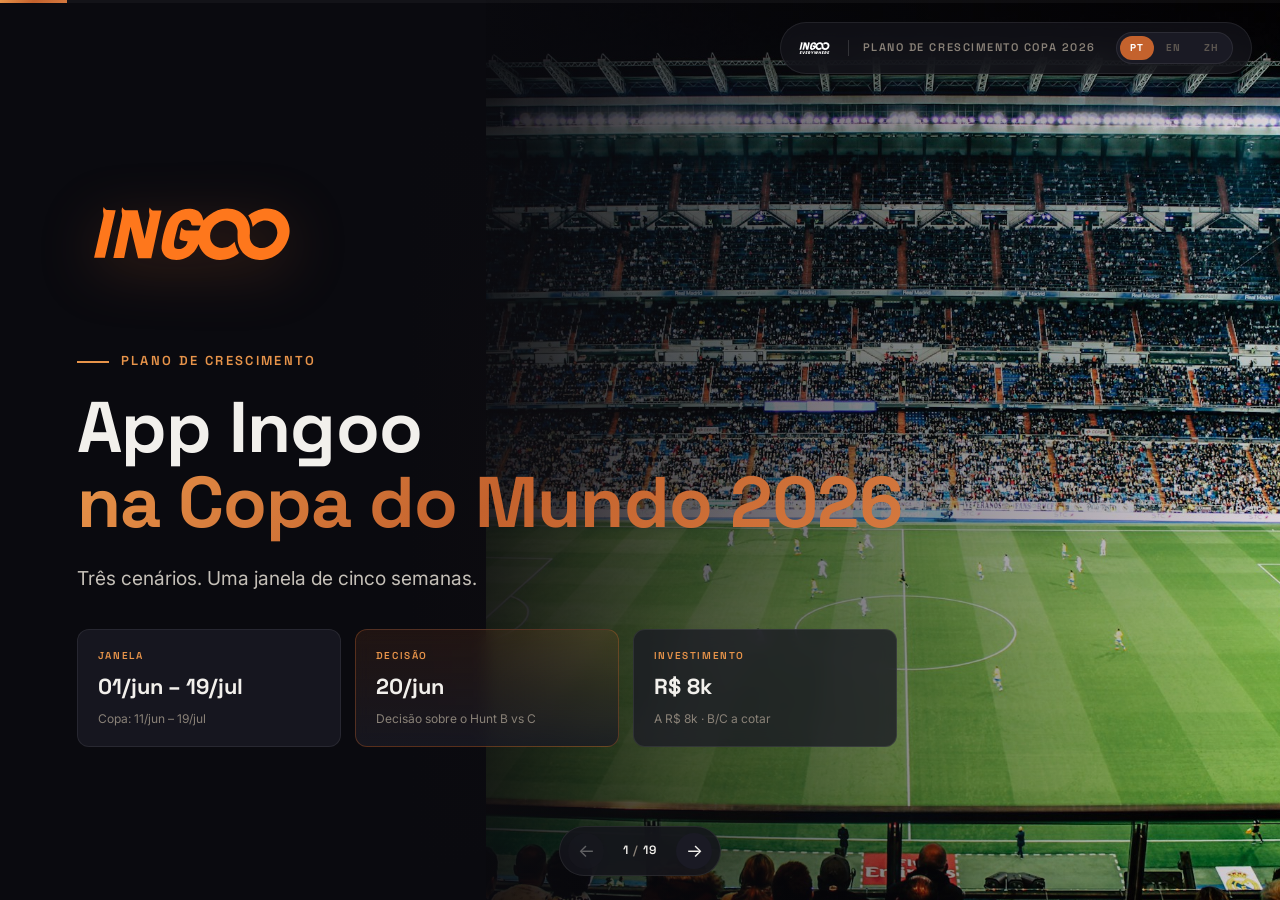
==== commit ee64723d: "feat: valores B/C 'a cotar', limpa breakdowns, generaliza Brahma == Tela 7 (Cenario A breakdown) == " ====
--- a/index.html
+++ b/index.html
@@ -23,6 +23,11 @@
     <img src="brand/logo-ingoo.svg" alt="INGOO" class="brand-header-logo">
     <div class="brand-divider"></div>
     <span class="brand-text">Plano de Crescimento Copa 2026</span>
+    <div class="lang-switcher">
+      <a href="./" class="lang-btn active" data-lang="pt">PT</a>
+      <a href="./en/" class="lang-btn" data-lang="en">EN</a>
+      <a href="./zh/" class="lang-btn" data-lang="zh">ZH</a>
+    </div>
   </header>
 
   <!-- Navegacao -->
@@ -61,13 +66,13 @@
           </div>
           <div class="meta-item meta-item-highlight">
             <span class="meta-label">Decisão</span>
-            <span class="meta-value">13/jun</span>
-            <span class="meta-sub">Pivot Hunt B vs C</span>
+            <span class="meta-value">20/jun</span>
+            <span class="meta-sub">Decisão sobre o Hunt B vs C</span>
           </div>
           <div class="meta-item">
             <span class="meta-label">Investimento</span>
-            <span class="meta-value">R$ 8k – 215k</span>
-            <span class="meta-sub">A R$ 8k · B R$ 145k · C R$ 215k</span>
+            <span class="meta-value">R$ 8k</span>
+            <span class="meta-sub">A R$ 8k · B/C a cotar</span>
           </div>
         </div>
       </div>
@@ -109,7 +114,7 @@
         </div>
         <div class="quote-card">
           <div class="quote-tag">PREMISSA CENTRAL</div>
-          <p>Cada uma dessas variáveis amplifica o City Hunt. Mas a base de crescimento <strong>não depende</strong> do Hunt sair: QR na tela das máquinas, ASO, parcerias, paid, referral e embaixadores geram aquisição em qualquer cenário.</p>
+          <p>Cada uma dessas variáveis amplifica o City Hunt. Mas a base de crescimento <strong>não depende</strong> do Hunt sair: QR na tela das máquinas, ASO (otimização nas lojas de app), parcerias, paid, referral e embaixadores geram aquisição em qualquer cenário.</p>
           <p class="highlight">A Copa é a janela. O Hunt é o turbo.</p>
         </div>
       </div>
@@ -121,47 +126,47 @@
         <div class="slide-head">
           <span class="kicker">02 — Caminhos</span>
           <h2>Três cenários. <span class="gradient-text">Escala progressiva.</span></h2>
-          <p class="sub">Começa enxuto. Escala quando KPI bater meta. Pivot Hunt em 13/jun.</p>
+          <p class="sub">Começa enxuto. Escala quando KPI bater meta. Decisão sobre o Hunt em 20/jun.</p>
         </div>
         <div class="grid g-3">
           <div class="scenario scenario-a">
             <div class="pill pill-lean">CENÁRIO A</div>
-            <h3>Bootstrap</h3>
-            <p class="scenario-sub">Lean — só guerrilha + bartering</p>
+            <h3>Modo enxuto</h3>
+            <p class="scenario-sub">Enxuto — só ações de baixo custo + permuta</p>
             <ul class="scenario-list">
               <li><span>Motor</span><strong>Orgânico + referral + QR na tela</strong></li>
-              <li><span>Mídia</span><strong>R$ 5k retargeting + UAC</strong></li>
+              <li><span>Mídia</span><strong>Remarketing + Google UAC</strong></li>
               <li><span>Downloads</span><strong>25-40k em 90d</strong></li>
-              <li><span>CAC</span><strong>~R$ 0,50</strong></li>
-              <li><span>Investimento</span><strong class="lean-value">R$ 8k</strong></li>
+              <li><span>Custo de aquisição (CAC)</span><strong>~R$ 0,50</strong></li>
+              <li><span>Investimento</span><strong class="lean-value">A cotar</strong></li>
             </ul>
           </div>
           <div class="scenario scenario-b">
             <div class="pill pill-brand">CENÁRIO B</div>
             <h3>Hunt na Copa</h3>
-            <p class="scenario-sub">Tese viral — motor de aquisição</p>
+            <p class="scenario-sub">Aposta viral — motor de novos usuários</p>
             <ul class="scenario-list">
-              <li><span>Motor</span><strong>Viral via Hunt + Charge Success</strong></li>
+              <li><span>Motor</span><strong>Viral via Hunt + Tela 'Aluguel concluído'</strong></li>
               <li><span>Mecânicas</span><strong>Baú-do-Jogo, Baú-do-Gol</strong></li>
               <li><span>Downloads</span><strong>150k+ em 90d</strong></li>
-              <li><span>CAC</span><strong>~R$ 1,00</strong></li>
-              <li><span>Investimento</span><strong>R$ 145k</strong></li>
+              <li><span>Custo de aquisição (CAC)</span><strong>~R$ 1,00</strong></li>
+              <li><span>Investimento</span><strong>A cotar</strong></li>
             </ul>
           </div>
           <div class="scenario scenario-c">
             <div class="pill pill-muted">CENÁRIO C</div>
             <h3>Sem Hunt</h3>
-            <p class="scenario-sub">Contingência — paid agressivo</p>
+            <p class="scenario-sub">Plano B — mídia paga forte</p>
             <ul class="scenario-list">
               <li><span>Motor</span><strong>Mídia paga + referral + Wallet</strong></li>
               <li><span>Mecânicas</span><strong>Cupom-do-Jogo, Aluguel-no-Gol</strong></li>
               <li><span>Downloads</span><strong>80k em 90d</strong></li>
-              <li><span>CAC</span><strong>~R$ 2,70</strong></li>
-              <li><span>Investimento</span><strong>R$ 215k</strong></li>
+              <li><span>Custo de aquisição (CAC)</span><strong>~R$ 2,70</strong></li>
+              <li><span>Investimento</span><strong>A cotar</strong></li>
             </ul>
           </div>
         </div>
-        <p class="footnote"><strong>A roda já</strong> — risco zero. <strong>B</strong> liga se Hunt entregar até 13/jun. <strong>C</strong> só se Hunt atrasar e quiser compensar com paid.</p>
+        <p class="footnote"><strong>A roda já</strong> — risco zero. <strong>B</strong> liga se Hunt entregar até 20/jun. <strong>C</strong> só se Hunt atrasar e quiser compensar com paid.</p>
       </div>
     </section>
 
@@ -173,22 +178,22 @@
       </div>
       <div class="slide-inner">
         <div class="slide-head">
-          <span class="kicker">03 — Pivot point</span>
-          <h2>13 de junho. <span class="gradient-text">Três milestones binários.</span></h2>
+          <span class="kicker">03 — Ponto de decisão</span>
+          <h2>Final de junho. <span class="gradient-text">Três critérios objetivos (sim ou não).</span></h2>
           <p class="sub">2 atrasados = vai pra Cenário C sem discussão.</p>
         </div>
         <div class="milestones">
           <div class="milestone">
             <div class="milestone-num">01</div>
             <div>
-              <h4>Backend Hunt funcional ponta-a-ponta</h4>
+              <h4>Servidor do Hunt funcionando do início ao fim</h4>
               <p>Mapa, scan, abertura, sorteio, cupom emitido — em staging.</p>
             </div>
           </div>
           <div class="milestone">
             <div class="milestone-num">02</div>
             <div>
-              <h4>Build mobile em TestFlight</h4>
+              <h4>App publicado em teste interno (TestFlight (teste interno Apple))</h4>
               <p>iOS e Android com fluxo completo testado pelo time.</p>
             </div>
           </div>
@@ -200,7 +205,7 @@
             </div>
           </div>
         </div>
-        <p class="footnote">Apostar num MVP mal feito durante a Copa destrói mais valor do que entregar tarde.</p>
+        <p class="footnote">Apostar num versão mínima mal feito durante a Copa destrói mais valor do que entregar tarde.</p>
       </div>
     </section>
 
@@ -230,7 +235,7 @@
           <div class="action-card">
             <div class="action-num">A3</div>
             <div>
-              <h4>ASO + creatives Copa</h4>
+              <h4>Otimização nas lojas (ASO) + materiais visuais da Copa</h4>
               <p>Título: "Ingoo — Power Bank pra Copa". Screenshots: bar com TV. Vídeo de 15s pra stores.</p>
             </div>
           </div>
@@ -238,7 +243,7 @@
             <div class="action-num">A4</div>
             <div>
               <h4>Parcerias-âncora</h4>
-              <p>Brahma (cupom de chopp), TIM (dados patrocinados), GL Events (Fan Zones).</p>
+              <p>Marcas patrocinadoras (cupons e brindes), TIM (dados patrocinados), GL Events (Fan Zones).</p>
             </div>
           </div>
         </div>
@@ -255,15 +260,15 @@
         <div class="grid g-3">
           <div class="action-card-sm">
             <h4>Mídia paga</h4>
-            <p>Meta + Google UAC + TikTok com geo-targeting. Jun-Jul: <strong>R$ 90k (A)</strong> / R$ 150k (B).</p>
+            <p>Meta + Google UAC + TikTok com geo-localização. Valores a cotar por canal.</p>
           </div>
           <div class="action-card-sm">
-            <h4>15 creators locais</h4>
-            <p>5 por cidade. Conteúdo nativo: bar, jogo, Ingoo, comemoração. <strong>R$ 30k</strong> total.</p>
+            <h4>15 criadores de conteúdo locais</h4>
+            <p>5 por cidade. Conteúdo nativo: bar, jogo, Ingoo, comemoração. Valor a cotar.</p>
           </div>
           <div class="action-card-sm">
             <h4>Indique e Ganhe 2×</h4>
-            <p>Indique = aluguel grátis 60min. Indicado = 30min. <strong>CAC marginal R$ 3-5.</strong></p>
+            <p>Indique = aluguel grátis 60min. Indicado = 30min. <strong>Custo de aquisição (CAC) marginal R$ 3-5.</strong></p>
           </div>
           <div class="action-card-sm">
             <h4>Embaixadores presenciais</h4>
@@ -286,29 +291,29 @@
       <div class="slide-inner">
         <div class="slide-head">
           <span class="kicker">05 — Cenário A</span>
-          <h2>Lean mode: <span class="gradient-text">R$ 8k.</span></h2>
-          <p class="sub">Se o orçamento estiver travado. Só guerrilha + bartering + ferramentas grátis.</p>
+          <h2>Modo enxuto: <span class="gradient-text">R$ 8k.</span></h2>
+          <p class="sub">Se o orçamento estiver travado. Só ações de baixo custo + permuta + ferramentas grátis.</p>
         </div>
         <div class="grid g-2 g-asym">
           <div class="scenario scenario-a">
             <div class="pill pill-lean">CENÁRIO A — BOOTSTRAP</div>
             <p class="thesis">
               <strong>Tese:</strong> crescer só com o que já tem.<br><br>
-              Sem mídia paga pesada. Sem creators pagos. Sem embaixadores assalariados.<br><br>
-              Tudo que custa caro vira <strong>bartering</strong>: cupom Ingoo em troca de exposição do creator, chopp do parceiro em troca de tráfego.<br><br>
-              <em>Crescimento incremental, não transformacional.</em> Mas zero risco financeiro.
+              Sem mídia paga pesada. Sem criadores de conteúdo pagos. Sem embaixadores assalariados.<br><br>
+              Tudo que custa caro vira <strong>permuta</strong>: cupom Ingoo em troca de exposição do creator, cerveja/drink do parceiro em troca de tráfego.<br><br>
+              <em>Crescimento gradual, não explosivo.</em> Mas zero risco financeiro.
             </p>
           </div>
           <div class="lean-grid">
             <div class="lean-row">
               <span class="lean-cat">Mídia paga</span>
               <strong class="lean-val">R$ 5k</strong>
-              <span class="lean-note">Retargeting Meta de visitantes do site + UAC só de high-intent</span>
+              <span class="lean-note">Remarketing no Meta de visitantes do site + Google UAC (campanhas universais de app) só de alta intenção de compra</span>
             </div>
             <div class="lean-row">
-              <span class="lean-cat">Creators</span>
+              <span class="lean-cat">Criadores de conteúdo</span>
               <strong class="lean-val">R$ 0</strong>
-              <span class="lean-note">3-5 micro-influencers em bartering (cupom grátis + amigos)</span>
+              <span class="lean-note">3-5 micro-influenciadores em permuta (cupom grátis + amigos)</span>
             </div>
             <div class="lean-row">
               <span class="lean-cat">Embaixadores</span>
@@ -323,10 +328,10 @@
             <div class="lean-row">
               <span class="lean-cat">Cupons / prêmios</span>
               <strong class="lean-val">R$ 0</strong>
-              <span class="lean-note">Tudo bartering: Brahma, OXXO, Abrasel, bares parceiros</span>
+              <span class="lean-note">Tudo permuta: marcas patrocinadoras, comerciantes e bares parceiros</span>
             </div>
             <div class="lean-row">
-              <span class="lean-cat">Push / geofence</span>
+              <span class="lean-cat">Push / cerca virtual de localização</span>
               <strong class="lean-val">R$ 0</strong>
               <span class="lean-note">Firebase free tier (até 1MM notificações/mês)</span>
             </div>
@@ -343,16 +348,16 @@
             <div class="lean-row lean-total">
               <span class="lean-cat">TOTAL</span>
               <strong class="lean-val lean-val-total">R$ 8k</strong>
-              <span class="lean-note">vs R$ 145k (B) ou R$ 215k (C) — sem impressao</span>
+              <span class="lean-note">vs valores maiores em B e C</span>
             </div>
           </div>
         </div>
         <div class="lean-kpis">
           <div class="lean-kpi"><strong>25-40k</strong><span>novos downloads (90d)</span></div>
-          <div class="lean-kpi"><strong>110k</strong><span>MAU em 90 dias</span></div>
-          <div class="lean-kpi"><strong>15%</strong><span>DAU / MAU</span></div>
-          <div class="lean-kpi"><strong>0,10</strong><span>K-factor (limitado)</span></div>
-          <div class="lean-kpi"><strong>~R$ 0,50</strong><span>CAC blended (quase tudo orgânico)</span></div>
+          <div class="lean-kpi"><strong>110k</strong><span>Usuários ativos no mês (MAU) em 90 dias</span></div>
+          <div class="lean-kpi"><strong>15%</strong><span>Usuários ativos no dia (DAU) / Usuários ativos no mês (MAU)</span></div>
+          <div class="lean-kpi"><strong>0,10</strong><span>Fator viral (K) (limitado)</span></div>
+          <div class="lean-kpi"><strong>~R$ 0,50</strong><span>Custo de aquisição médio (quase tudo orgânico)</span></div>
           <div class="lean-kpi"><strong>+2pp</strong><span>locação paga</span></div>
         </div>
       </div>
@@ -368,21 +373,21 @@
         <div class="slide-head">
           <span class="kicker">06 — Cenário B</span>
           <h2>Com Hunt: <span class="gradient-text">o motor viral.</span></h2>
-          <p class="sub">Charge Success vira cold-start de 60% dos novos usuários.</p>
+          <p class="sub">Tela 'Aluguel concluído' vira primeiro contato de 60% dos novos usuários.</p>
         </div>
         <div class="grid g-2 g-asym">
           <div class="scenario scenario-b">
             <div class="pill pill-brand">TESE</div>
             <p class="thesis">
               Hunt vira o <strong>motor principal</strong> de aquisição e viralização.<br><br>
-              Convite "me ajude a abrir esse baú" — <strong>K-factor &gt; 0,5</strong>.<br><br>
-              Push de gol = reabertura em tempo real. <strong>DAU 5× em dia de Brasil.</strong>
+              Convite "me ajude a abrir esse baú" — <strong>Fator viral (K) &gt; 0,5</strong>.<br><br>
+              Notificação a cada gol = reabertura em tempo real. <strong>Usuários ativos no dia (DAU) 5× em dia de Brasil.</strong>
             </p>
           </div>
           <div class="mech-list">
             <div class="mech-list-title">MECÂNICAS EXCLUSIVAS</div>
             <div class="mech"><strong>Baú-do-Jogo</strong><span>Destrava 15min antes do apito, fecha no 2T.</span></div>
-            <div class="mech"><strong>Baú-do-Gol</strong><span>Cada gol = push em massa, baú válido 30min nos bares próximos.</span></div>
+            <div class="mech"><strong>Baú-do-Gol</strong><span>Cada gol = notificação em massa, baú válido 30min nos bares próximos.</span></div>
             <div class="mech"><strong>Pool de palpites</strong><span>Antes do jogo, usuário escolhe placar. Acertou = sorteio.</span></div>
             <div class="mech"><strong>Bar Ranking</strong><span>Bares com mais baús abertos. Top 3 = troféu + post.</span></div>
             <div class="mech"><strong>Final Hunt</strong><span>19/jul: iPhone, Apple Watch, ingresso amistoso.</span></div>
@@ -396,19 +401,20 @@
       <div class="slide-inner">
         <div class="slide-head">
           <span class="kicker">06 — Cenário B — KPIs</span>
-          <h2>Meta 90 dias. <span class="gradient-text">R$ 145k.</span></h2>
+          <h2>Meta 90 dias. <span class="gradient-text">A cotar.</span></h2>
         </div>
         <div class="grid g-3 kpi-grid">
           <div class="kpi kpi-b"><div class="kpi-num">150k+</div><div class="kpi-label">Novos downloads</div><div class="kpi-sub">vs ~30k/mês baseline</div></div>
-          <div class="kpi kpi-b"><div class="kpi-num">300k</div><div class="kpi-label">MAU</div><div class="kpi-sub">vs ~80k hoje</div></div>
-          <div class="kpi kpi-b"><div class="kpi-num">25%</div><div class="kpi-label">DAU / MAU</div><div class="kpi-sub">vs ~12% hoje</div></div>
-          <div class="kpi kpi-b"><div class="kpi-num">0,5</div><div class="kpi-label">K-factor</div><div class="kpi-sub">vs ~0,05 baseline</div></div>
-          <div class="kpi kpi-b"><div class="kpi-num">R$ 1,00</div><div class="kpi-label">CAC blended</div><div class="kpi-sub">queda de 50%+</div></div>
-          <div class="kpi kpi-b"><div class="kpi-num">+10pp</div><div class="kpi-label">Locação paga</div><div class="kpi-sub">% MAU que aluga</div></div>
+          <div class="kpi kpi-b"><div class="kpi-num">300k</div><div class="kpi-label">Usuários ativos no mês (MAU)</div><div class="kpi-sub">vs ~80k hoje</div></div>
+          <div class="kpi kpi-b"><div class="kpi-num">25%</div><div class="kpi-label">Usuários ativos no dia (DAU) / Usuários ativos no mês (MAU)</div><div class="kpi-sub">vs ~12% hoje</div></div>
+          <div class="kpi kpi-b"><div class="kpi-num">0,5</div><div class="kpi-label">Fator viral (K)</div><div class="kpi-sub">vs ~0,05 baseline</div></div>
+          <div class="kpi kpi-b"><div class="kpi-num">R$ 1,00</div><div class="kpi-label">Custo de aquisição médio</div><div class="kpi-sub">queda de 50%+</div></div>
+          <div class="kpi kpi-b"><div class="kpi-num">+10pp</div><div class="kpi-label">Locação paga</div><div class="kpi-sub">% Usuários ativos no mês (MAU) que aluga</div></div>
+        </div>
         </div>
         <div class="invest-bar invest-b">
-          <div class="invest-title">INVESTIMENTO A: R$ 145k</div>
-          <div class="invest-detail">Mídia paga R$ 90k &nbsp;·&nbsp; Creators R$ 30k &nbsp;·&nbsp; Embaixadores R$ 10k &nbsp;·&nbsp; Material físico R$ 15k<br><span class="dim">Brahma e marcas: R$ 0 cash (prêmios fornecidos). Dev: já alocado.</span></div>
+          <div class="invest-title">INVESTIMENTO B: A COTAR</div>
+          <div class="invest-detail">Composição: Mídia paga · Criadores de conteúdo · Embaixadores presenciais · Material<br><span class="dim">Valores a cotar junto à equipe financeira.</span></div>
         </div>
       </div>
     </section>
@@ -451,19 +457,20 @@
       <div class="slide-inner">
         <div class="slide-head">
           <span class="kicker">07 — Cenário C — KPIs</span>
-          <h2>Meta 90 dias. <span class="text-muted">R$ 215k.</span></h2>
+          <h2>Meta 90 dias. <span class="text-muted">A cotar.</span></h2>
         </div>
         <div class="grid g-3 kpi-grid">
           <div class="kpi kpi-c"><div class="kpi-num">80k</div><div class="kpi-label">Novos downloads</div><div class="kpi-sub">vs 25-40k no A · vs 150k no B</div></div>
-          <div class="kpi kpi-c"><div class="kpi-num">150k</div><div class="kpi-label">MAU</div><div class="kpi-sub">vs 110k no A · vs 300k no B</div></div>
-          <div class="kpi kpi-c"><div class="kpi-num">18%</div><div class="kpi-label">DAU / MAU</div><div class="kpi-sub">vs 15% no A · vs 25% no B</div></div>
-          <div class="kpi kpi-c"><div class="kpi-num">0,15</div><div class="kpi-label">K-factor</div><div class="kpi-sub">vs 0,1 no A · vs 0,5 no B</div></div>
-          <div class="kpi kpi-c"><div class="kpi-num">R$ 2,70</div><div class="kpi-label">CAC blended</div><div class="kpi-sub">vs R$ 0,50 no A · vs R$ 1,00 no B</div></div>
+          <div class="kpi kpi-c"><div class="kpi-num">150k</div><div class="kpi-label">Usuários ativos no mês (MAU)</div><div class="kpi-sub">vs 110k no A · vs 300k no B</div></div>
+          <div class="kpi kpi-c"><div class="kpi-num">18%</div><div class="kpi-label">Usuários ativos no dia (DAU) / Usuários ativos no mês (MAU)</div><div class="kpi-sub">vs 15% no A · vs 25% no B</div></div>
+          <div class="kpi kpi-c"><div class="kpi-num">0,15</div><div class="kpi-label">Fator viral (K)</div><div class="kpi-sub">vs 0,1 no A · vs 0,5 no B</div></div>
+          <div class="kpi kpi-c"><div class="kpi-num">R$ 2,70</div><div class="kpi-label">Custo de aquisição médio</div><div class="kpi-sub">vs R$ 0,50 no A · vs R$ 1,00 no B</div></div>
           <div class="kpi kpi-c"><div class="kpi-num">+4pp</div><div class="kpi-label">Locação paga</div><div class="kpi-sub">vs +2pp no A · vs +10pp no B</div></div>
         </div>
+        </div>
         <div class="invest-bar invest-c">
-          <div class="invest-title">INVESTIMENTO B: R$ 215k <small>(+R$ 70k vs B)</small></div>
-          <div class="invest-detail">Mídia paga R$ 150k &nbsp;·&nbsp; Creators R$ 30k &nbsp;·&nbsp; Embaixadores R$ 20k &nbsp;·&nbsp; Material R$ 15k<br><span class="dim">Dev Wallet+Cupom: ~5 dias absorvido. Brahma e marcas: R$ 0 cash.</span></div>
+          <div class="invest-title">INVESTIMENTO C: A COTAR</div>
+          <div class="invest-detail">Composição: Mídia paga reforçada · Criadores de conteúdo · Embaixadores (20 bares) · Material<br><span class="dim">Valores a cotar junto à equipe financeira.</span></div>
         </div>
       </div>
     </section>
@@ -478,14 +485,13 @@
         <div class="compare-wrap">
           <table class="compare compare-3">
             <thead>
-              <tr><th>Variável</th><th class="th-lean">Cenário A · Lean</th><th class="th-a">Cenário B · Hunt</th><th class="th-b">Cenário C · Premium</th></tr>
+              <tr><th>Variável</th><th class="th-lean">Cenário A · Enxuto</th><th class="th-a">Cenário B · Hunt</th><th class="th-b">Cenário C · Premium</th></tr>
             </thead>
             <tbody>
-              <tr><td>Investimento total</td><td class="td-lean">R$ 8k</td><td class="td-a">R$ 145k</td><td>R$ 215k</td></tr>
               <tr><td>Downloads novos (90d)</td><td class="td-lean">25-40k</td><td class="td-a">150k+</td><td>80k</td></tr>
-              <tr><td>MAU (90d)</td><td class="td-lean">110k</td><td class="td-a">300k</td><td>150k</td></tr>
-              <tr><td>CAC blended</td><td class="td-lean">~R$ 0,50</td><td class="td-a">R$ 1,00</td><td>R$ 2,70</td></tr>
-              <tr><td>K-factor</td><td class="td-lean">0,10</td><td class="td-a">0,50</td><td>0,15</td></tr>
+              <tr><td>Usuários ativos no mês (MAU) (90d)</td><td class="td-lean">110k</td><td class="td-a">300k</td><td>150k</td></tr>
+              <tr><td>Custo de aquisição médio</td><td class="td-lean">~R$ 0,50</td><td class="td-a">R$ 1,00</td><td>R$ 2,70</td></tr>
+              <tr><td>Fator viral (K)</td><td class="td-lean">0,10</td><td class="td-a">0,50</td><td>0,15</td></tr>
               <tr><td>Risco financeiro</td><td class="td-lean">Zero</td><td class="td-a">Baixo</td><td>Alto</td></tr>
               <tr><td>Depende de Hunt sair?</td><td class="td-lean">Não</td><td class="td-a">Sim</td><td>Não</td></tr>
               <tr><td>Marca pós-Copa</td><td class="td-lean">Incremental</td><td class="td-a">Plataforma de cidade</td><td>Power bank com cupom</td></tr>
@@ -505,11 +511,11 @@
           <p class="sub">C só se Hunt atrasar e tiver orçamento pra compensar com paid.</p>
         </div>
         <div class="recs">
-          <div class="rec"><div class="rec-num">01</div><div><h4>Cenário A (R$ 8k) começa hoje — sem depender de nada</h4><p>QR na tela das máquinas, ASO, referral 2×, bartering Brahma, push Firebase. Risco zero, ROI positivo independente.</p></div></div>
-          <div class="rec"><div class="rec-num">02</div><div><h4>Pivot point Hunt = 13/jun</h4><p>Se 3 milestones do Hunt baterem → liga Cenário B em cima do A. Se atrasar 2+ → decisão entre ficar em A ou subir pra C.</p></div></div>
+          <div class="rec"><div class="rec-num">01</div><div><h4>Cenário A (R$ 8k) começa hoje — sem depender de nada</h4><p>QR na tela das máquinas, ASO (otimização nas lojas de app), referral 2×, permuta com marca ou comerciante, notificações via Firebase. Risco zero, ROI positivo independente.</p></div></div>
+          <div class="rec"><div class="rec-num">02</div><div><h4>Ponto de decisão Hunt = 20/jun</h4><p>Se os 3 critérios do Hunt forem atendidos → liga Cenário B em cima do A. Se 2 ou mais falharem → decisão entre ficar em A ou subir pra C.</p></div></div>
           <div class="rec"><div class="rec-num">03</div><div><h4>Dev Wallet+Cupom em paralelo</h4><p>~5 dias dev F3X já alocado. Vira feature útil pós-Copa em qualquer cenário.</p></div></div>
-          <div class="rec"><div class="rec-num">04</div><div><h4>Comerciantes-âncora servem aos 3 cenários</h4><p>Negociar 30 bares agora. QR na tela das máquinas + bartering de prêmios. Nunca é desperdício.</p></div></div>
-          <div class="rec"><div class="rec-num">05</div><div><h4>Mede semanalmente — pode escalar antes do pivot</h4><p>Se KPI do A bater meta cedo (CAC < R$ 0,50 + DAU/MAU > 18%), libera orçamento pra mídia paga e antecipa parte de B.</p></div></div>
+          <div class="rec"><div class="rec-num">04</div><div><h4>Comerciantes-âncora servem aos 3 cenários</h4><p>Negociar 30 bares agora. QR na tela das máquinas + permuta de prêmios. Nunca é desperdício.</p></div></div>
+          <div class="rec"><div class="rec-num">05</div><div><h4>Mede semanalmente — pode escalar antes do ponto de decisão</h4><p>Se KPI do A bater meta cedo (custo de aquisição abaixo de R$ 0,50 + engajamento diário acima de 18%), libera orçamento pra mídia paga e antecipa parte de B.</p></div></div>
         </div>
       </div>
     </section>
@@ -522,11 +528,11 @@
           <h2>Trilha A e B <span class="gradient-text">em paralelo</span> até o pivot.</h2>
         </div>
         <div class="timeline">
-          <div class="t-row"><div class="t-date">01-07/jun</div><div class="t-pill t-base">Base</div><div class="t-desc">QR na tela das máquinas, ASO, contato Brahma, recrutar creators, Meta Ads, ativar referral 2×.</div></div>
-          <div class="t-row"><div class="t-date">08-14/jun</div><div class="t-pill t-base">Base + Dev</div><div class="t-desc">Embaixadores, conteúdo daily. Dev Hunt + TestFlight. Wallet simples em paralelo.</div></div>
-          <div class="t-row t-pivot"><div class="t-date">13/jun</div><div class="t-pill t-red">PIVOT</div><div class="t-desc">Decisão A vs B baseada em 3 milestones.</div></div>
-          <div class="t-row"><div class="t-date">15-21/jun</div><div class="t-pill t-base">Soft launch</div><div class="t-desc">A: Hunt em 3 bares. B: Wallet em 10 bares.</div></div>
-          <div class="t-row"><div class="t-date">22-28/jun</div><div class="t-pill t-base">Launch público</div><div class="t-desc">A: Hunt em 30 bares-âncora. B: Wallet em 30 bares.</div></div>
+          <div class="t-row"><div class="t-date">01-07/jun</div><div class="t-pill t-base">Base</div><div class="t-desc">QR na tela das máquinas, ASO (otimização nas lojas de app), contato com marcas patrocinadoras, recrutar criadores de conteúdo, Meta Ads, ativar referral 2×.</div></div>
+          <div class="t-row"><div class="t-date">08-19/jun</div><div class="t-pill t-base">Base + Dev</div><div class="t-desc">Embaixadores, conteúdo daily. Dev Hunt + TestFlight (teste interno Apple). Wallet simples em paralelo.</div></div>
+          <div class="t-row t-pivot"><div class="t-date">20/jun</div><div class="t-pill t-red">PIVOT</div><div class="t-desc">Decisão A vs B baseada em 3 milestones.</div></div>
+          <div class="t-row"><div class="t-date">22-26/jun</div><div class="t-pill t-base">Lançamento controlado</div><div class="t-desc">A: Hunt em 3 bares. B: Wallet em 10 bares.</div></div>
+          <div class="t-row"><div class="t-date">27-30/jun</div><div class="t-pill t-base">Launch público</div><div class="t-desc">A: Hunt em 30 bares-âncora. B: Wallet em 30 bares.</div></div>
           <div class="t-row"><div class="t-date">29/jun-19/jul</div><div class="t-pill t-base">Copa</div><div class="t-desc">A: Baú-do-Jogo, Final Hunt. B: Cupom-do-Jogo, Aluguel-no-Gol.</div></div>
           <div class="t-row"><div class="t-date">20/jul-31/ago</div><div class="t-pill t-base">Pós-Copa</div><div class="t-desc">Retenção. Hunt vira recorrência semanal (A) ou entra em prod (B).</div></div>
         </div>
@@ -545,10 +551,10 @@
           <div class="owner-card owner-card-key"><span>DECISÃO A VS B</span><strong>Diogo Archanjo</strong><small>CEO</small></div>
           <div class="owner-card"><span>OPERAÇÃO BARES + EMBAIXADORES</span><strong>Ana Carolina</strong><small>Gerente Geral</small></div>
           <div class="owner-card"><span>DEV HUNT + WALLET</span><strong>Time F3X dev</strong></div>
-          <div class="owner-card"><span>PARCERIAS (BRAHMA, TIM, GL)</span><strong>Diogo + Ana</strong></div>
+          <div class="owner-card"><span>PARCERIAS (MARCAS E COMERCIANTES)</span><strong>Diogo + Ana</strong></div>
           <div class="owner-card"><span>MÍDIA PAGA</span><strong>F3X marketing</strong></div>
           <div class="owner-card"><span>CONTEÚDO + CREATORS</span><strong>F3X marketing</strong></div>
-          <div class="owner-card"><span>FINANCEIRO (R$ 145-215K)</span><strong>Rafaela Neris</strong></div>
+          <div class="owner-card"><span>FINANCEIRO (CENÁRIOS B/C)</span><strong>Rafaela Neris</strong></div>
           <div class="owner-card"><span>DASHBOARD DE OPERAÇÃO COPA</span><strong>F3X dev</strong></div>
         </div>
       </div>
@@ -564,8 +570,8 @@
         <div class="risks">
           <div class="risk"><div class="risk-dot"></div><div><h4>Brasil eliminado na fase de grupos</h4><p><em>Mitigação:</em> plano focado em outros times grandes. Bar continua cheio.</p></div></div>
           <div class="risk"><div class="risk-dot"></div><div><h4>Sobrecarga das máquinas em dia de Brasil</h4><p><em>Mitigação:</em> operação dobrada + monitoramento real-time. Redistribuição em 30min.</p></div></div>
-          <div class="risk"><div class="risk-dot"></div><div><h4>Crise pública com bug no Hunt (A)</h4><p><em>Mitigação:</em> painel de killswitch para desativar baú remotamente.</p></div></div>
-          <div class="risk"><div class="risk-dot"></div><div><h4>Brahma não fecha</h4><p><em>Mitigação:</em> TIM, Vivo, Praya, Heineken. Diversificar contato.</p></div></div>
+          <div class="risk"><div class="risk-dot"></div><div><h4>Crise pública com bug no Hunt (A)</h4><p><em>Mitigação:</em> painel de botão de emergência para desativar baú remotamente.</p></div></div>
+          <div class="risk"><div class="risk-dot"></div><div><h4>Marca patrocinadora não fecha</h4><p><em>Mitigação:</em> Vários comerciantes e marcas como alternativa. Diversificar contato desde o início.</p></div></div>
           <div class="risk"><div class="risk-dot"></div><div><h4>Atraso Apple Store (A)</h4><p><em>Mitigação:</em> PWA fallback ou liberar Android no D1, iOS no D3-5.</p></div></div>
         </div>
       </div>
@@ -579,13 +585,13 @@
           <h2>Sem isso, <span class="gradient-text">o cronograma não fecha.</span></h2>
         </div>
         <div class="actions">
-          <div class="action"><span class="check"></span><div class="action-who">DIOGO</div><div class="action-what">Contato direto com Brahma marketing</div></div>
+          <div class="action"><span class="check"></span><div class="action-who">DIOGO</div><div class="action-what">Contato direto com marcas patrocinadoras (cervejarias, telecom, varejo)</div></div>
           <div class="action"><span class="check"></span><div class="action-who">ANA</div><div class="action-what">Lista dos 30 bares-âncora RJ com QR na tela das máquinas ativado</div></div>
           <div class="action"><span class="check"></span><div class="action-who">DEV</div><div class="action-what">Reunião para cravar escopo dual (Hunt + Wallet fallback)</div></div>
-          <div class="action"><span class="check"></span><div class="action-who">F3X MKT</div><div class="action-what">Brief Meta Ads + Google UAC + TikTok pré-Copa</div></div>
-          <div class="action"><span class="check"></span><div class="action-who">F3X MKT</div><div class="action-what">Shortlist 15 creators (RJ/SP/BH) + abordagem</div></div>
+          <div class="action"><span class="check"></span><div class="action-who">F3X MKT</div><div class="action-what">Brief Meta Ads + Google Google UAC (campanhas universais de app) + TikTok pré-Copa</div></div>
+          <div class="action"><span class="check"></span><div class="action-who">F3X MKT</div><div class="action-what">Shortlist 15 criadores de conteúdo (RJ/SP/BH) + abordagem</div></div>
           <div class="action"><span class="check"></span><div class="action-who">F3X MKT</div><div class="action-what">Configurar QR dinâmico na tela das máquinas (template + rotação)</div></div>
-          <div class="action"><span class="check"></span><div class="action-who">RAFAELA</div><div class="action-what">Aprovar reserva orçamentária de R$ 145-215k</div></div>
+          <div class="action"><span class="check"></span><div class="action-who">RAFAELA</div><div class="action-what">Aprovar reserva orçamentária para Cenários B/C (valores em análise)</div></div>
         </div>
       </div>
     </section>
@@ -626,12 +632,12 @@
           <div class="tactic">
             <span class="t-num">01</span>
             <span class="t-title">QR direto pro app — sem fallback web</span>
-            <span class="t-desc">Display e-ink das máquinas no evento + totem no estande. Deep link via Branch.io/Adjust. Quem não tem app vai direto pra store.</span>
+            <span class="t-desc">Display e-ink das máquinas no evento + totem no estande. Link direto pro app via Branch.io ou Adjust (rastreamento de links). Quem não tem app vai direto pra store.</span>
           </div>
           <div class="tactic">
             <span class="t-num">02</span>
             <span class="t-title">Wi-Fi grátis "Ingoo App"</span>
-            <span class="t-desc">Liberação só após download confirmado. SSID com nome explícito. Captive portal valida via deep link.</span>
+            <span class="t-desc">Liberação só após download confirmado. SSID com nome explícito. Tela de login do Wi-Fi valida via link direto pro app.</span>
           </div>
           <div class="tactic">
             <span class="t-num">03</span>
@@ -650,23 +656,23 @@
           </div>
           <div class="tactic">
             <span class="t-num">06</span>
-            <span class="t-title">Geofence push</span>
+            <span class="t-title">Notificação por localização</span>
             <span class="t-desc">Quem já tem app instalado e entra no Jockey/Niemeyer recebe push: "Bem-vindo. Há um cupom esperando." Reabertura imediata.</span>
           </div>
           <div class="tactic">
             <span class="t-num">07</span>
-            <span class="t-title">Smart banner no site</span>
+            <span class="t-title">Banner inteligente no site</span>
             <span class="t-desc">Site mobile detecta geolocalização do evento e troca CTA "Alugar" por "Baixe o app — cupom exclusivo dentro".</span>
           </div>
           <div class="tactic">
             <span class="t-num">08</span>
-            <span class="t-title">Stamps de evento</span>
+            <span class="t-title">Selos de evento</span>
             <span class="t-desc">App ganha selo "Village Superbet 2026" + "Niemeyer 2026". 2 selos = prêmio. Vira coleção sazonal (Copa, Carnaval...).</span>
           </div>
           <div class="tactic">
             <span class="t-num">09</span>
-            <span class="t-title">Influencers do evento</span>
-            <span class="t-desc">Creators presentes postam stories com QR direto do app. Cada story = link rastreado por UTM + Branch.</span>
+            <span class="t-title">Influenciadores do evento</span>
+            <span class="t-desc">Criadores de conteúdo presentes postam stories com QR direto do app. Cada story = link rastreado por UTM + Branch.</span>
           </div>
         </div>
       </div>
@@ -688,7 +694,7 @@
         <div class="closing-cta">
           <div class="cta-label">PRÓXIMO PASSO</div>
           <div class="cta-line">Alinhamento Diogo + Ana + Rafaela + dev esta semana.</div>
-          <div class="cta-line cta-highlight">Decisão A vs B em 13/jun.</div>
+          <div class="cta-line cta-highlight">Decisão entre A e B em 20/jun.</div>
         </div>
       </div>
     </section>
--- a/styles.css
+++ b/styles.css
@@ -106,6 +106,42 @@
   color: var(--text-muted);
   text-transform: uppercase;
 }
+
+/* ============================================
+   LANG SWITCHER (no brand-header)
+   ============================================ */
+.lang-switcher {
+  display: flex;
+  gap: 2px;
+  background: var(--bg-card);
+  border: 1px solid var(--border);
+  border-radius: var(--radius-pill);
+  padding: 3px;
+  margin-left: 6px;
+  pointer-events: auto;
+}
+.lang-switcher .lang-btn {
+  padding: 4px 10px;
+  font-family: var(--font-display);
+  font-size: 10px;
+  font-weight: 700;
+  letter-spacing: 0.12em;
+  color: var(--text-dim);
+  background: transparent;
+  border: 0;
+  border-radius: var(--radius-pill);
+  text-decoration: none;
+  transition: var(--transition);
+  cursor: pointer;
+}
+.lang-switcher .lang-btn:hover { color: var(--text); }
+.lang-switcher .lang-btn.active {
+  background: var(--primary);
+  color: var(--white);
+}
+
+/* permite cliques no header onde antes era pointer-events: none */
+.brand-header { pointer-events: auto; }
 
 /* ============================================
    NAVIGATION (bottom-center)
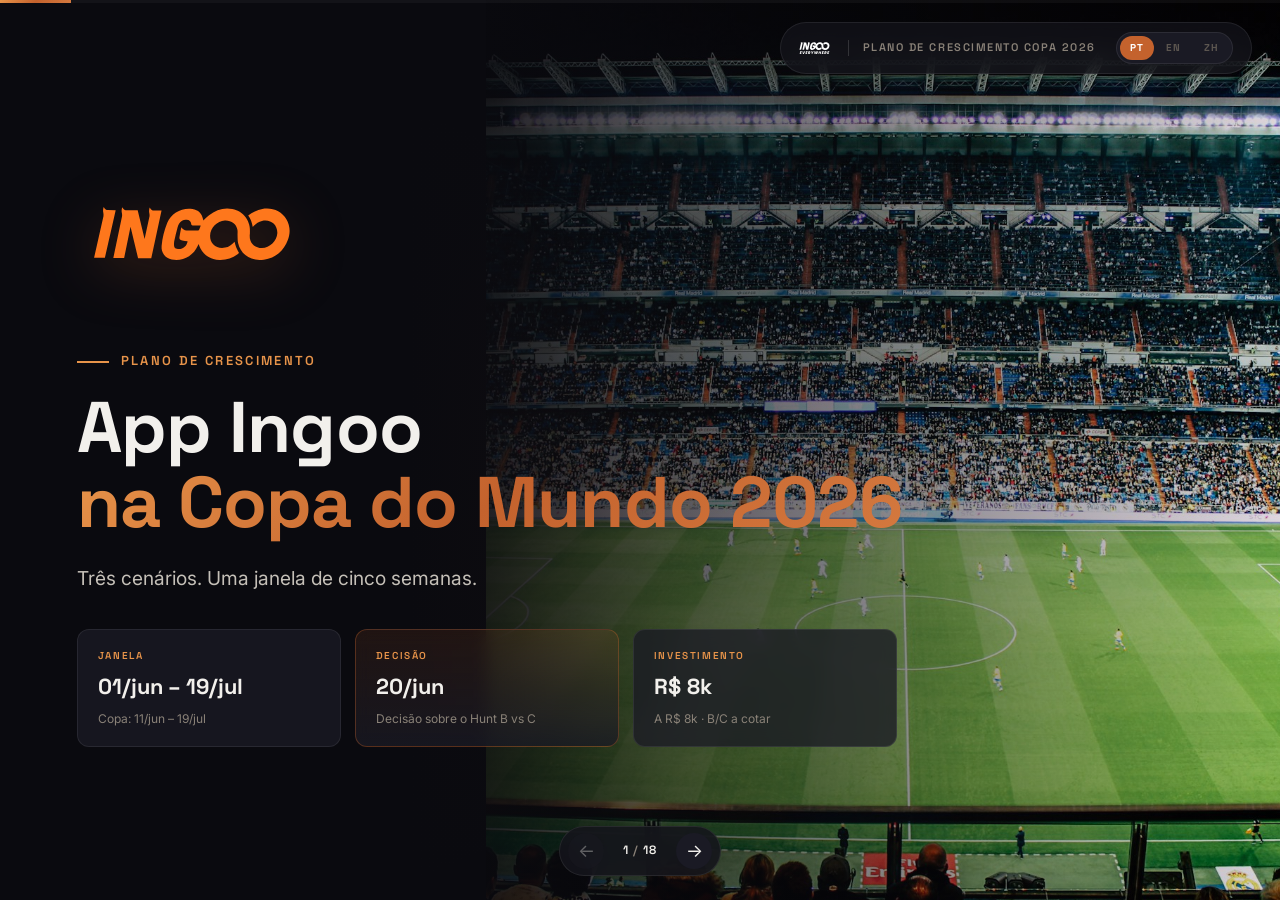
==== commit 83e17540: "feat: tirar 'milestone' textual, remover slide Owners (era 15) - 'baseada em 3 milestones' -> 'basea" ====
--- a/index.html
+++ b/index.html
@@ -33,7 +33,7 @@
   <!-- Navegacao -->
   <nav class="deck-nav">
     <button id="prevBtn" class="nav-btn" aria-label="Slide anterior">&larr;</button>
-    <div class="nav-counter"><span id="curSlide">1</span> / <span id="totSlide">19</span></div>
+    <div class="nav-counter"><span id="curSlide">1</span> / <span id="totSlide">18</span></div>
     <button id="nextBtn" class="nav-btn" aria-label="Proximo slide">&rarr;</button>
   </nav>
 
@@ -530,7 +530,7 @@
         <div class="timeline">
           <div class="t-row"><div class="t-date">01-07/jun</div><div class="t-pill t-base">Base</div><div class="t-desc">QR na tela das máquinas, ASO (otimização nas lojas de app), contato com marcas patrocinadoras, recrutar criadores de conteúdo, Meta Ads, ativar referral 2×.</div></div>
           <div class="t-row"><div class="t-date">08-19/jun</div><div class="t-pill t-base">Base + Dev</div><div class="t-desc">Embaixadores, conteúdo daily. Dev Hunt + TestFlight (teste interno Apple). Wallet simples em paralelo.</div></div>
-          <div class="t-row t-pivot"><div class="t-date">20/jun</div><div class="t-pill t-red">PIVOT</div><div class="t-desc">Decisão A vs B baseada em 3 milestones.</div></div>
+          <div class="t-row t-pivot"><div class="t-date">20/jun</div><div class="t-pill t-red">PIVOT</div><div class="t-desc">Decisão A vs B baseada em 3 critérios objetivos.</div></div>
           <div class="t-row"><div class="t-date">22-26/jun</div><div class="t-pill t-base">Lançamento controlado</div><div class="t-desc">A: Hunt em 3 bares. B: Wallet em 10 bares.</div></div>
           <div class="t-row"><div class="t-date">27-30/jun</div><div class="t-pill t-base">Launch público</div><div class="t-desc">A: Hunt em 30 bares-âncora. B: Wallet em 30 bares.</div></div>
           <div class="t-row"><div class="t-date">29/jun-19/jul</div><div class="t-pill t-base">Copa</div><div class="t-desc">A: Baú-do-Jogo, Final Hunt. B: Cupom-do-Jogo, Aluguel-no-Gol.</div></div>
@@ -539,32 +539,11 @@
       </div>
     </section>
 
-    <!-- 15. OWNERS -->
-    <section class="slide" data-bg="dark">
-      <div class="slide-inner">
-        <div class="slide-head">
-          <span class="kicker">11 — Owners</span>
-          <h2>Cada frente <span class="gradient-text">tem dono.</span></h2>
-          <p class="sub">Sem dono, não acontece.</p>
-        </div>
-        <div class="grid g-2 owners-grid">
-          <div class="owner-card owner-card-key"><span>DECISÃO A VS B</span><strong>Diogo Archanjo</strong><small>CEO</small></div>
-          <div class="owner-card"><span>OPERAÇÃO BARES + EMBAIXADORES</span><strong>Ana Carolina</strong><small>Gerente Geral</small></div>
-          <div class="owner-card"><span>DEV HUNT + WALLET</span><strong>Time F3X dev</strong></div>
-          <div class="owner-card"><span>PARCERIAS (MARCAS E COMERCIANTES)</span><strong>Diogo + Ana</strong></div>
-          <div class="owner-card"><span>MÍDIA PAGA</span><strong>F3X marketing</strong></div>
-          <div class="owner-card"><span>CONTEÚDO + CREATORS</span><strong>F3X marketing</strong></div>
-          <div class="owner-card"><span>FINANCEIRO (CENÁRIOS B/C)</span><strong>Rafaela Neris</strong></div>
-          <div class="owner-card"><span>DASHBOARD DE OPERAÇÃO COPA</span><strong>F3X dev</strong></div>
-        </div>
-      </div>
-    </section>
-
-    <!-- 16. RISCOS -->
-    <section class="slide" data-bg="dark">
-      <div class="slide-inner">
-        <div class="slide-head">
-          <span class="kicker">12 — Riscos</span>
+    <!-- 15. RISCOS -->
+    <section class="slide" data-bg="dark">
+      <div class="slide-inner">
+        <div class="slide-head">
+          <span class="kicker">11 — Riscos</span>
           <h2>Cada um com <span class="gradient-text">mitigação definida.</span></h2>
         </div>
         <div class="risks">
@@ -577,11 +556,11 @@
       </div>
     </section>
 
-    <!-- 17. PROXIMAS 72H -->
-    <section class="slide" data-bg="dark">
-      <div class="slide-inner">
-        <div class="slide-head">
-          <span class="kicker">13 — Ações 72h</span>
+    <!-- 16. PROXIMAS 72H -->
+    <section class="slide" data-bg="dark">
+      <div class="slide-inner">
+        <div class="slide-head">
+          <span class="kicker">12 — Ações 72h</span>
           <h2>Sem isso, <span class="gradient-text">o cronograma não fecha.</span></h2>
         </div>
         <div class="actions">
@@ -596,7 +575,7 @@
       </div>
     </section>
 
-    <!-- 18. EVENTOS DE JUNHO -->
+    <!-- 17. EVENTOS DE JUNHO -->
     <section class="slide" data-bg="dark">
       <div class="slide-bg">
         <img src="brand/football/estadio-noite.jpg" alt="" class="slide-bg-img bg-right">
@@ -604,7 +583,7 @@
       </div>
       <div class="slide-inner">
         <div class="slide-head">
-          <span class="kicker">14 — Junho ao vivo</span>
+          <span class="kicker">13 — Junho ao vivo</span>
           <h2>2 eventos, <span class="gradient-text">milhares de pessoas.</span></h2>
           <p class="sub">Como converter visitante do site em <strong>download do app</strong> — sem perder ninguém.</p>
         </div>
@@ -678,7 +657,7 @@
       </div>
     </section>
 
-    <!-- 19. FECHAMENTO -->
+    <!-- 18. FECHAMENTO -->
     <section class="slide slide-closing">
       <div class="closing-bg">
         <img src="brand/football/estadio.jpg" alt="" class="closing-bg-img">
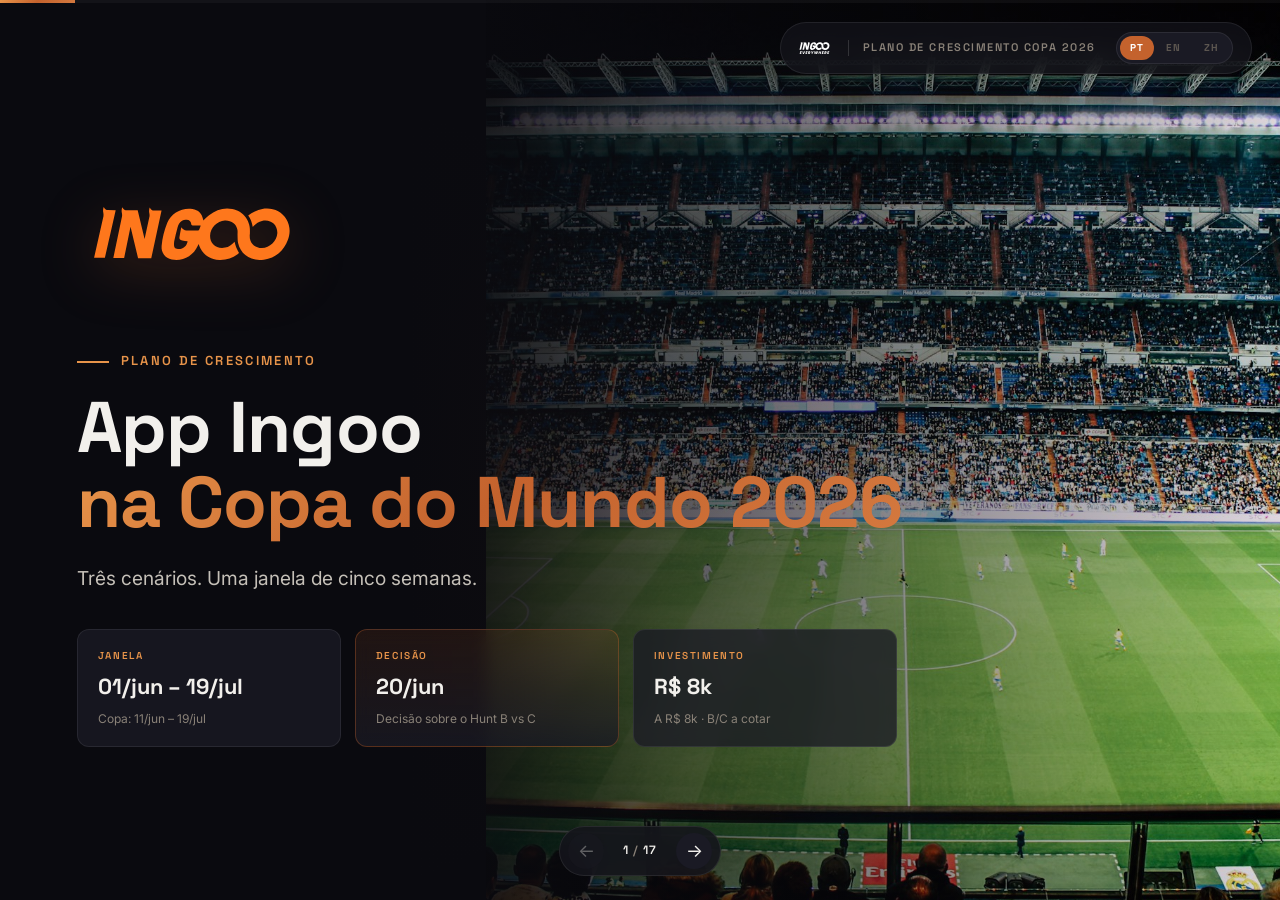
==== commit 4f9b9083: "feat: remover slide 17 (Eventos Village/Niemeyer) Tirada pagina dos eventos de junho a pedido do use" ====
--- a/index.html
+++ b/index.html
@@ -33,7 +33,7 @@
   <!-- Navegacao -->
   <nav class="deck-nav">
     <button id="prevBtn" class="nav-btn" aria-label="Slide anterior">&larr;</button>
-    <div class="nav-counter"><span id="curSlide">1</span> / <span id="totSlide">18</span></div>
+    <div class="nav-counter"><span id="curSlide">1</span> / <span id="totSlide">17</span></div>
     <button id="nextBtn" class="nav-btn" aria-label="Proximo slide">&rarr;</button>
   </nav>
 
@@ -575,89 +575,7 @@
       </div>
     </section>
 
-    <!-- 17. EVENTOS DE JUNHO -->
-    <section class="slide" data-bg="dark">
-      <div class="slide-bg">
-        <img src="brand/football/estadio-noite.jpg" alt="" class="slide-bg-img bg-right">
-        <div class="slide-bg-fade fade-from-left"></div>
-      </div>
-      <div class="slide-inner">
-        <div class="slide-head">
-          <span class="kicker">13 — Junho ao vivo</span>
-          <h2>2 eventos, <span class="gradient-text">milhares de pessoas.</span></h2>
-          <p class="sub">Como converter visitante do site em <strong>download do app</strong> — sem perder ninguém.</p>
-        </div>
-
-        <div class="events-grid">
-          <div class="event-card event-card-a">
-            <div class="ev-tag">EVENTO 1</div>
-            <h3>Village Superbet</h3>
-            <div class="ev-meta">
-              <span><strong>Local:</strong> Jockey Club RJ</span>
-              <span><strong>Público:</strong> apostas, lifestyle, jovem-adulto AB</span>
-            </div>
-          </div>
-          <div class="event-card event-card-a">
-            <div class="ev-tag">EVENTO 2</div>
-            <h3>Caminho Niemeyer</h3>
-            <div class="ev-meta">
-              <span><strong>Local:</strong> Niterói</span>
-              <span><strong>Público:</strong> cultura, família, gastronomia</span>
-            </div>
-          </div>
-        </div>
-
-        <div class="tactics-grid">
-          <div class="tactic">
-            <span class="t-num">01</span>
-            <span class="t-title">QR direto pro app — sem fallback web</span>
-            <span class="t-desc">Display e-ink das máquinas no evento + totem no estande. Link direto pro app via Branch.io ou Adjust (rastreamento de links). Quem não tem app vai direto pra store.</span>
-          </div>
-          <div class="tactic">
-            <span class="t-num">02</span>
-            <span class="t-title">Wi-Fi grátis "Ingoo App"</span>
-            <span class="t-desc">Liberação só após download confirmado. SSID com nome explícito. Tela de login do Wi-Fi valida via link direto pro app.</span>
-          </div>
-          <div class="tactic">
-            <span class="t-num">03</span>
-            <span class="t-title">Cupom exclusivo no app</span>
-            <span class="t-desc">"Brinde Village Superbet" / "Selo Niemeyer" só aparece na Wallet do app — site não mostra.</span>
-          </div>
-          <div class="tactic">
-            <span class="t-num">04</span>
-            <span class="t-title">Hostess paga 1 chopp na hora</span>
-            <span class="t-desc">Equipe física no estande: você baixa o app na frente dela, ela autoriza brinde com QR de validação.</span>
-          </div>
-          <div class="tactic">
-            <span class="t-num">05</span>
-            <span class="t-title">Sorteio físico só com app</span>
-            <span class="t-desc">Premio aspiracional (iPhone, Apple Watch, vale Superbet R$ 500). Entrada requer perfil completo no app + 1 aluguel.</span>
-          </div>
-          <div class="tactic">
-            <span class="t-num">06</span>
-            <span class="t-title">Notificação por localização</span>
-            <span class="t-desc">Quem já tem app instalado e entra no Jockey/Niemeyer recebe push: "Bem-vindo. Há um cupom esperando." Reabertura imediata.</span>
-          </div>
-          <div class="tactic">
-            <span class="t-num">07</span>
-            <span class="t-title">Banner inteligente no site</span>
-            <span class="t-desc">Site mobile detecta geolocalização do evento e troca CTA "Alugar" por "Baixe o app — cupom exclusivo dentro".</span>
-          </div>
-          <div class="tactic">
-            <span class="t-num">08</span>
-            <span class="t-title">Selos de evento</span>
-            <span class="t-desc">App ganha selo "Village Superbet 2026" + "Niemeyer 2026". 2 selos = prêmio. Vira coleção sazonal (Copa, Carnaval...).</span>
-          </div>
-          <div class="tactic">
-            <span class="t-num">09</span>
-            <span class="t-title">Influenciadores do evento</span>
-            <span class="t-desc">Criadores de conteúdo presentes postam stories com QR direto do app. Cada story = link rastreado por UTM + Branch.</span>
-          </div>
-        </div>
-      </div>
-    </section>
-
-    <!-- 18. FECHAMENTO -->
+    <!-- 17. FECHAMENTO -->
     <section class="slide slide-closing">
       <div class="closing-bg">
         <img src="brand/football/estadio.jpg" alt="" class="closing-bg-img">
